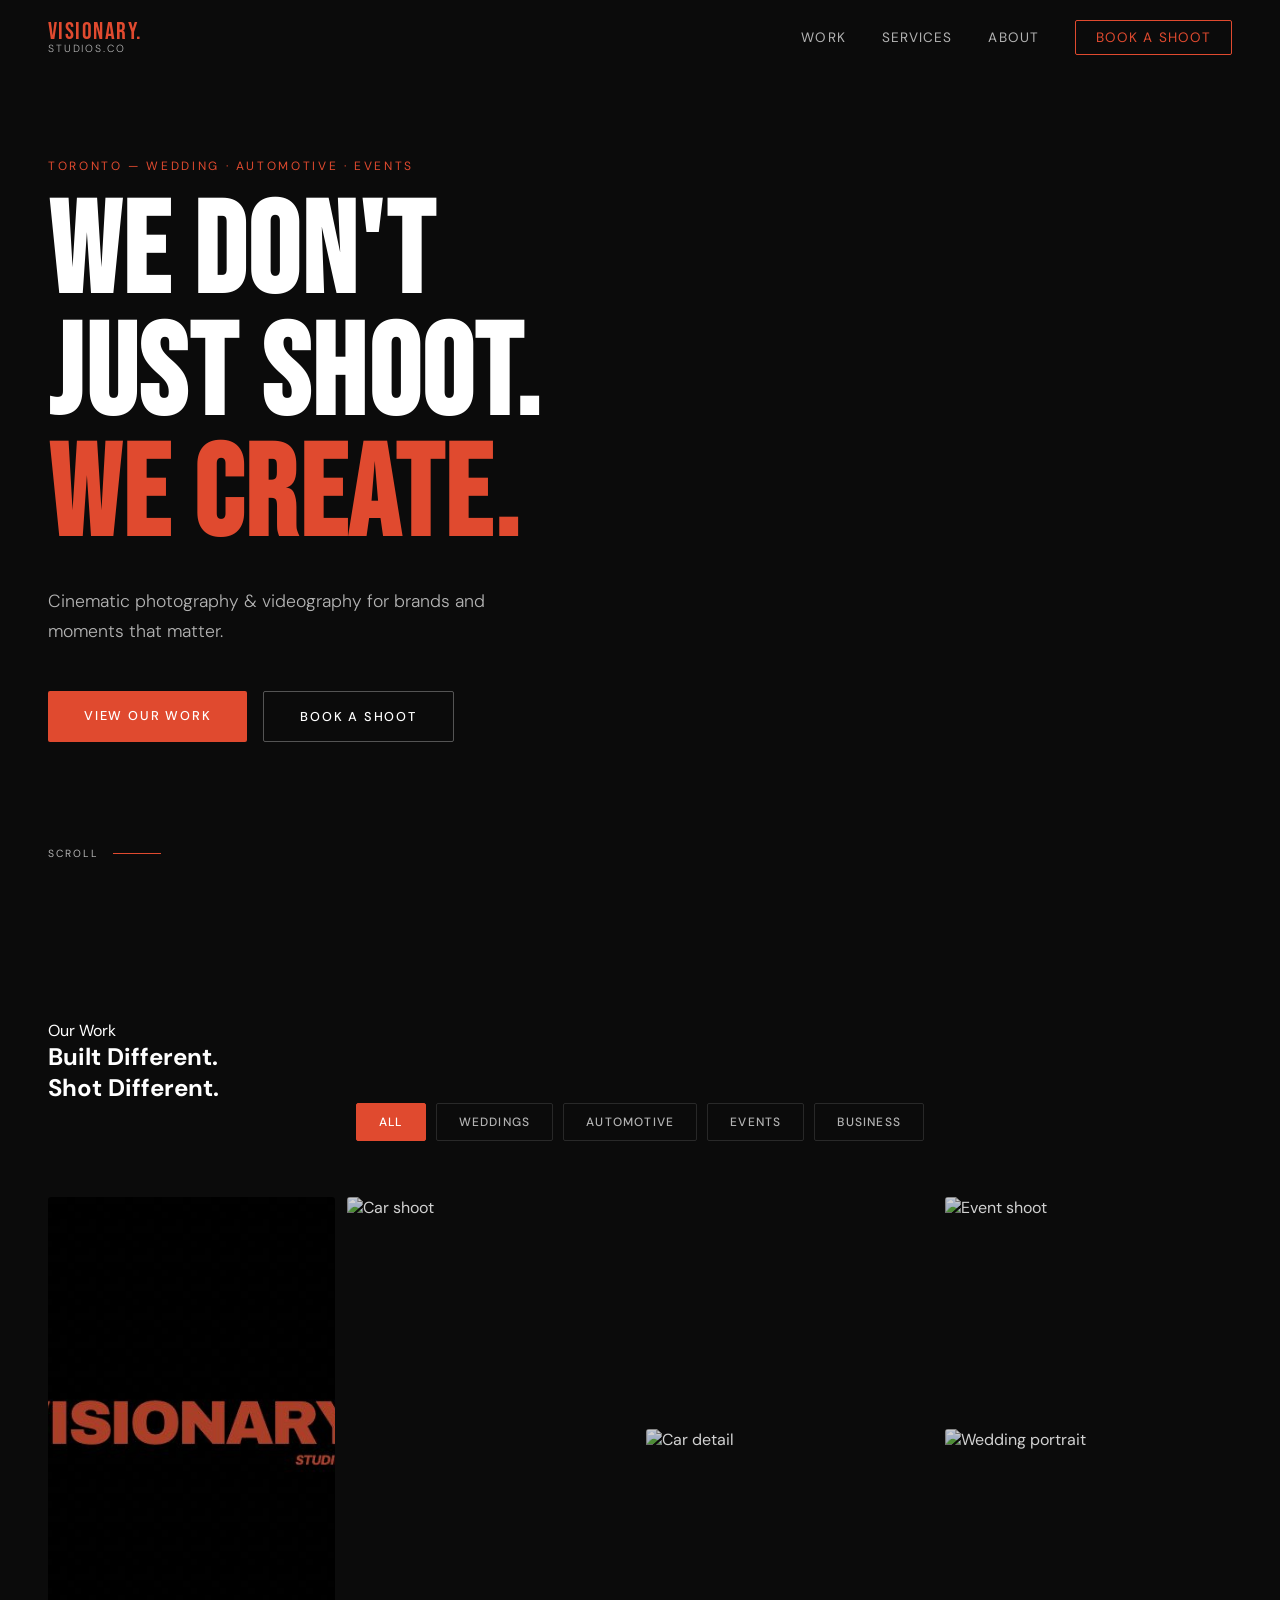
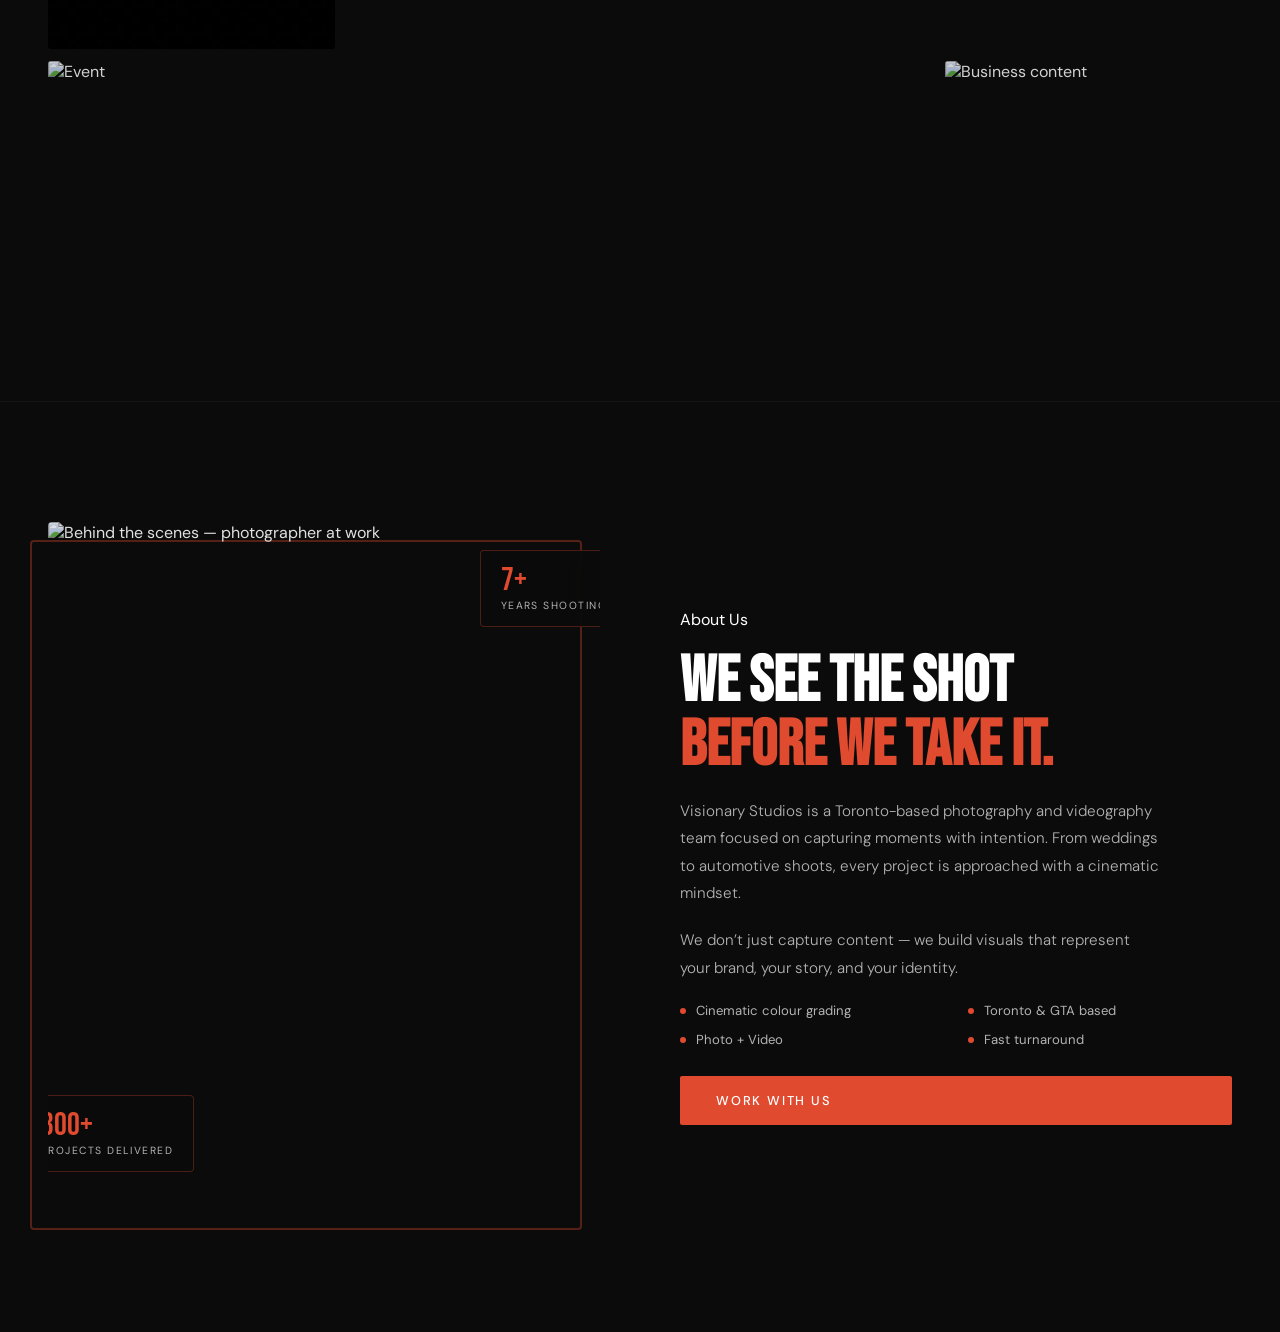
==== index.html @ 55884083 "Add files via upload" ====
<!DOCTYPE html>
<html lang="en">
<head>
  <meta charset="UTF-8" />
  <meta name="viewport" content="width=device-width, initial-scale=1.0"/>
  <title>Visionary Studios</title>
  <link rel="stylesheet" href="style.css" />
  <link rel="icon" type="image/png" href="Visionary Studios Logo.jpeg">

  <link href="https://fonts.googleapis.com/css2?family=Bebas+Neue&family=DM+Sans:wght@300;400;500&display=swap" rel="stylesheet"/>
</head>
<body>


<!-- ================= Navigation Bar ================= -->
  <nav class="navbar" id="navbar">
    <div class="nav-logo">
      VISIONARY.<span>STUDIOS.CO</span>
    </div>
    <ul class="nav-links">
      <li><a href="#work">Work</a></li>
      <li><a href="#services">Services</a></li>
      <li><a href="#about">About</a></li>
      <li><a href="#contact" class="nav-cta">Book a Shoot</a></li>
    </ul>
    <button class="hamburger" id="hamburger" aria-label="Toggle menu">
      <span></span><span></span><span></span>
    </button>
  </nav>
<!-- ================= Navigation Bar End ================= -->


  <!-- Mobile Menu -->
  <div class="mobile-menu" id="mobileMenu">
    <ul>
      <li><a href="#work" onclick="closeMenu()">Work</a></li>
      <li><a href="#services" onclick="closeMenu()">Services</a></li>
      <li><a href="#about" onclick="closeMenu()">About</a></li>
      <li><a href="#contact" onclick="closeMenu()">Book a Shoot</a></li>
    </ul>
  </div>

<!-- ================= Hero Section ================= -->
  <section class="hero" id="hero">

    <!-- Background video -->
    <video class="hero-video" autoplay muted loop playsinline>
      <!-- Replace src with your actual video file -->
      <source src="visionarystudioshero.mp4" type="video/mp4"/>
    </video>

    <!-- Overlay -->
    <div class="hero-overlay"></div>

    <!-- Content -->
    <div class="hero-content">
      <p class="hero-label">Toronto — Wedding · Automotive · Events</p>
      <h1 class="hero-title">
        We Don't<br/>Just Shoot.<br/><span>We Create.</span>
      </h1>
      <p class="hero-sub">Cinematic photography & videography for brands and moments that matter.</p>
      <div class="hero-buttons">
        <a href="#work" class="btn-primary">View Our Work</a>
        <a href="#contact" class="btn-secondary">Book a Shoot</a>
      </div>
    </div>

    <!-- Scroll indicator -->
    <div class="scroll-indicator">
      <span>Scroll</span>
      <div class="scroll-line"></div>
    </div>

  </section>
<!-- ================= End Hero Section ================= -->

<!-- ================= Portfolio Section ================= -->
<section class="portfolio" id="work">
  <div class="section-header">
    <p class="section-label">Our Work</p>
    <h2 class="section-title">Built Different.<br/><span>Shot Different.</span></h2>
  </div>

  <!-- Filter tabs -->
  <div class="portfolio-filters">
    <button class="filter-btn active" data-filter="all">All</button>
    <button class="filter-btn" data-filter="weddings">Weddings</button>
    <button class="filter-btn" data-filter="cars">Automotive</button>
    <button class="filter-btn" data-filter="events">Events</button>
    <button class="filter-btn" data-filter="business">Business</button>
  </div>

  <!-- Grid -->
  <div class="portfolio-grid" id="portfolioGrid">

    <div class="grid-item tall" data-category="weddings">
      <img src="Visionary Studios Logo.jpeg" alt="Wedding shoot"/>
      <div class="grid-overlay">
        <span class="grid-tag">Weddings</span>
        <p class="grid-title">Golden Hour Ceremony</p>
      </div>
    </div>

    <div class="grid-item wide" data-category="cars">
      <img src="https://images.unsplash.com/photo-1544636331-e26879cd4d9b?w=800&q=80" alt="Car shoot"/>
      <div class="grid-overlay">
        <span class="grid-tag">Automotive</span>
        <p class="grid-title">Midnight Drive</p>
      </div>
    </div>

    <div class="grid-item" data-category="events">
      <img src="https://images.unsplash.com/photo-1492684223066-81342ee5ff30?w=800&q=80" alt="Event shoot"/>
      <div class="grid-overlay">
        <span class="grid-tag">Events</span>
        <p class="grid-title">Grand Opening</p>
      </div>
    </div>

    <div class="grid-item video-card" data-category="business">
      <video autoplay muted loop playsinline>
        <source src="https://www.w3schools.com/html/mov_bbb.mp4" type="video/mp4"/>
      </video>
      <div class="grid-overlay">
        <span class="grid-tag video-tag">▶ Video · Business</span>
        <p class="grid-title">Brand Campaign</p>
      </div>
    </div>

    <div class="grid-item tall" data-category="cars">
      <img src="https://images.unsplash.com/photo-1617788138017-80ad40651399?w=800&q=80" alt="Car detail"/>
      <div class="grid-overlay">
        <span class="grid-tag">Automotive</span>
        <p class="grid-title">Detail Shots</p>
      </div>
    </div>

    <div class="grid-item" data-category="weddings">
      <img src="https://images.unsplash.com/photo-1606216794074-735e91aa2c92?w=800&q=80" alt="Wedding portrait"/>
      <div class="grid-overlay">
        <span class="grid-tag">Weddings</span>
        <p class="grid-title">First Look</p>
      </div>
    </div>

    <div class="grid-item wide" data-category="events">
      <img src="https://images.unsplash.com/photo-1540575467063-178a50c2df87?w=800&q=80" alt="Event"/>
      <div class="grid-overlay">
        <span class="grid-tag">Events</span>
        <p class="grid-title">Corporate Summit</p>
      </div>
    </div>

    <div class="grid-item" data-category="business">
      <img src="https://images.unsplash.com/photo-1556761175-5973dc0f32e7?w=800&q=80" alt="Business content"/>
      <div class="grid-overlay">
        <span class="grid-tag">Business</span>
        <p class="grid-title">Executive Portraits</p>
      </div>
    </div>

  </div>
</section>
<!-- ================= End Portfolio Section ================= -->

<!-- ================= About Section ================= -->
<section class="about" id="about">
  <div class="about-inner">

    <!-- Left: Image -->
    <div class="about-image-wrap">
      <div class="about-image-frame">
        <img
          src="https://images.unsplash.com/photo-1509395176047-4a66953fd231?w=900&q=80"
          alt="Behind the scenes — photographer at work"
        />

        <!-- Floating stats -->
        <div class="about-stat top-stat">
          <span class="stat-number">7+</span>
          <span class="stat-label">Years Shooting</span>
        </div>

        <div class="about-stat bottom-stat">
          <span class="stat-number">300+</span>
          <span class="stat-label">Projects Delivered</span>
        </div>
      </div>

      <div class="about-border-accent"></div>
    </div>

    <!-- Right: Content -->
    <div class="about-content">
      <p class="section-label">About Us</p>

      <h2 class="about-title">
        We See The Shot<br/><span>Before We Take It.</span>
      </h2>

      <p class="about-body">
        Visionary Studios is a Toronto-based photography and videography team focused on
        capturing moments with intention. From weddings to automotive shoots, every project
        is approached with a cinematic mindset.
      </p>

      <p class="about-body">
        We don’t just capture content — we build visuals that represent your brand,
        your story, and your identity.
      </p>

      <!-- Traits -->
      <div class="about-traits">
        <div class="trait"><span class="trait-dot"></span>Cinematic colour grading</div>
        <div class="trait"><span class="trait-dot"></span>Toronto & GTA based</div>
        <div class="trait"><span class="trait-dot"></span>Photo + Video</div>
        <div class="trait"><span class="trait-dot"></span>Fast turnaround</div>
      </div>

      <a href="#contact" class="btn-primary about-cta">Work With Us</a>
    </div>

  </div>
</section>
<!-- ================= End About Section ================= -->

 
<script src="script.js"></script>
</body>
</html>
---- style.css ----
/* === RESET & BASE === */
*, *::before, *::after {
  margin: 0;
  padding: 0;
  box-sizing: border-box;
}

:root {
  --black:       #0B0B0B;
  --dark:        #121212;
  --orange:      #E04A2F;
  --orange-hot:  #FF5533;
  --white:       #FFFFFF;
  --gray:        #B3B3B3;
  --beige:       #F5E9E2;
  --nav-height:  72px;
}

html {
  scroll-behavior: smooth;
}

body {
  background-color: var(--black);
  color: var(--white);
  font-family: 'DM Sans', sans-serif;
  overflow-x: hidden;
}


/* === NAVBAR === */
.navbar {
  position: fixed;
  top: 0;
  left: 0;
  width: 100%;
  z-index: 100;
  display: flex;
  align-items: center;
  justify-content: space-between;
  padding: 0 48px;
  height: var(--nav-height);
  transition: background 0.4s ease, backdrop-filter 0.4s ease, border-bottom 0.4s ease;
}

/* Transparent at top, frosted on scroll */
.navbar.scrolled {
  background: rgba(11, 11, 11, 0.88);
  backdrop-filter: blur(14px);
  -webkit-backdrop-filter: blur(14px);
  border-bottom: 1px solid rgba(224, 74, 47, 0.15);
}

/* Logo */
.nav-logo {
  font-family: 'Bebas Neue', sans-serif;
  font-size: 1.5rem;
  letter-spacing: 0.06em;
  color: var(--orange);
  text-decoration: none;
  cursor: pointer;
  user-select: none;
}

.nav-logo span {
  font-size: 0.65rem;
  display: block;
  letter-spacing: 0.18em;
  color: var(--gray);
  margin-top: -4px;
  font-family: 'DM Sans', sans-serif;
  font-weight: 300;
}

/* Nav links */
.nav-links {
  display: flex;
  align-items: center;
  gap: 36px;
  list-style: none;
}

.nav-links a {
  color: var(--gray);
  text-decoration: none;
  font-size: 0.85rem;
  font-weight: 400;
  letter-spacing: 0.08em;
  text-transform: uppercase;
  transition: color 0.25s ease;
  position: relative;
}

.nav-links a::after {
  content: '';
  position: absolute;
  bottom: -4px;
  left: 0;
  width: 0;
  height: 1px;
  background: var(--orange);
  transition: width 0.3s ease;
}

.nav-links a:hover {
  color: var(--white);
}

.nav-links a:hover::after {
  width: 100%;
}

/* CTA button in nav */
.nav-links .nav-cta {
  color: var(--orange);
  border: 1px solid var(--orange);
  padding: 8px 20px;
  border-radius: 2px;
  transition: background 0.25s ease, color 0.25s ease;
}

.nav-links .nav-cta::after {
  display: none;
}

.nav-links .nav-cta:hover {
  background: var(--orange);
  color: var(--white);
}

/* Hamburger (mobile) */
.hamburger {
  display: none;
  flex-direction: column;
  gap: 5px;
  background: none;
  border: none;
  cursor: pointer;
  padding: 4px;
  z-index: 110;
}

.hamburger span {
  display: block;
  width: 24px;
  height: 2px;
  background: var(--white);
  transition: all 0.3s ease;
  transform-origin: center;
}

.hamburger.open span:nth-child(1) { transform: translateY(7px) rotate(45deg); }
.hamburger.open span:nth-child(2) { opacity: 0; }
.hamburger.open span:nth-child(3) { transform: translateY(-7px) rotate(-45deg); }

/* Mobile menu */
.mobile-menu {
  position: fixed;
  top: 0;
  right: -100%;
  width: 75%;
  max-width: 320px;
  height: 100vh;
  background: var(--dark);
  z-index: 99;
  display: flex;
  align-items: center;
  justify-content: center;
  transition: right 0.4s cubic-bezier(0.77, 0, 0.18, 1);
  border-left: 1px solid rgba(224, 74, 47, 0.2);
}

.mobile-menu.open {
  right: 0;
}

.mobile-menu ul {
  list-style: none;
  display: flex;
  flex-direction: column;
  gap: 32px;
  text-align: center;
}

.mobile-menu a {
  font-family: 'Bebas Neue', sans-serif;
  font-size: 2rem;
  color: var(--white);
  text-decoration: none;
  letter-spacing: 0.1em;
  transition: color 0.2s ease;
}

.mobile-menu a:hover {
  color: var(--orange);
}

/* === HERO === */
.hero {
  position: relative;
  width: 100%;
  height: 100vh;
  min-height: 600px;
  display: flex;
  align-items: center;
  overflow: hidden;
}

/* Background video */
.hero-video {
  position: absolute;
  inset: 0;
  width: 100%;
  height: 100%;
  object-fit: cover;
  z-index: 0;
  filter: brightness(0.55) saturate(0.9);
}

/* Dark gradient overlay — heavier at bottom for text legibility */
.hero-overlay {
  position: absolute;
  inset: 0;
  z-index: 1;
  background:
    linear-gradient(
      to bottom,
      rgba(11,11,11, 0.35) 0%,
      rgba(11,11,11, 0.15) 40%,
      rgba(11,11,11, 0.65) 80%,
      rgba(11,11,11, 0.95) 100%
    );
}

/* Hero content */
.hero-content {
  position: relative;
  z-index: 2;
  padding: 0 48px;
  max-width: 860px;
  animation: heroFadeUp 1.1s cubic-bezier(0.16, 1, 0.3, 1) both;
  animation-delay: 0.2s;
}

@keyframes heroFadeUp {
  from {
    opacity: 0;
    transform: translateY(40px);
  }
  to {
    opacity: 1;
    transform: translateY(0);
  }
}

/* Label above headline */
.hero-label {
  font-size: 0.75rem;
  letter-spacing: 0.22em;
  text-transform: uppercase;
  color: var(--orange);
  margin-bottom: 20px;
  font-weight: 400;
  opacity: 0;
  animation: heroFadeUp 1s ease both;
  animation-delay: 0.5s;
}

/* Main headline */
.hero-title {
  font-family: 'Bebas Neue', sans-serif;
  font-size: clamp(4rem, 10vw, 9rem);
  line-height: 0.95;
  letter-spacing: 0.02em;
  color: var(--white);
  margin-bottom: 28px;
  opacity: 0;
  animation: heroFadeUp 1s ease both;
  animation-delay: 0.65s;
}

.hero-title span {
  color: var(--orange);
  display: inline-block;
}

/* Sub text */
.hero-sub {
  font-size: clamp(0.9rem, 1.5vw, 1.1rem);
  color: var(--gray);
  max-width: 480px;
  line-height: 1.7;
  margin-bottom: 44px;
  font-weight: 300;
  opacity: 0;
  animation: heroFadeUp 1s ease both;
  animation-delay: 0.8s;
}

/* Buttons */
.hero-buttons {
  display: flex;
  gap: 16px;
  flex-wrap: wrap;
  opacity: 0;
  animation: heroFadeUp 1s ease both;
  animation-delay: 0.95s;
}

.btn-primary {
  display: inline-block;
  background: var(--orange);
  color: var(--white);
  text-decoration: none;
  font-size: 0.8rem;
  font-weight: 500;
  letter-spacing: 0.14em;
  text-transform: uppercase;
  padding: 16px 36px;
  border-radius: 2px;
  transition: background 0.25s ease, transform 0.2s ease;
}

.btn-primary:hover {
  background: var(--orange-hot);
  transform: translateY(-2px);
}

.btn-secondary {
  display: inline-block;
  background: transparent;
  color: var(--white);
  text-decoration: none;
  font-size: 0.8rem;
  font-weight: 500;
  letter-spacing: 0.14em;
  text-transform: uppercase;
  padding: 16px 36px;
  border-radius: 2px;
  border: 1px solid rgba(255,255,255,0.3);
  transition: border-color 0.25s ease, color 0.25s ease, transform 0.2s ease;
}

.btn-secondary:hover {
  border-color: var(--orange);
  color: var(--orange);
  transform: translateY(-2px);
}

/* Scroll indicator */
.scroll-indicator {
  position: absolute;
  bottom: 40px;
  left: 48px;
  z-index: 2;
  display: flex;
  align-items: center;
  gap: 14px;
  opacity: 0;
  animation: heroFadeUp 1s ease both;
  animation-delay: 1.2s;
}

.scroll-indicator span {
  font-size: 0.65rem;
  letter-spacing: 0.2em;
  text-transform: uppercase;
  color: var(--gray);
}

.scroll-line {
  width: 48px;
  height: 1px;
  background: var(--orange);
  position: relative;
  overflow: hidden;
}

.scroll-line::after {
  content: '';
  position: absolute;
  top: 0;
  left: -100%;
  width: 100%;
  height: 100%;
  background: var(--white);
  animation: scrollPulse 2s ease-in-out infinite;
  animation-delay: 1.5s;
}

@keyframes scrollPulse {
  0%   { left: -100%; }
  50%  { left: 0%; }
  100% { left: 100%; }
}

/* === RESPONSIVE === */
@media (max-width: 768px) {
  .navbar {
    padding: 0 24px;
  }

  .nav-links {
    display: none;
  }

  .hamburger {
    display: flex;
  }

  .hero-content {
    padding: 0 24px;
  }

  .scroll-indicator {
    left: 24px;
  }
}

@media (max-width: 480px) {
  .hero-buttons {
    flex-direction: column;
  }

  .btn-primary,
  .btn-secondary {
    text-align: center;
  }
}

/* === Portfolio === */
.portfolio {
  background: var(--black);
  padding: 120px 48px;
}

/* Filter buttons */
.portfolio-filters {
  display: flex;
  justify-content: center;
  gap: 10px;
  flex-wrap: wrap;
  margin-bottom: 56px;
}

.filter-btn {
  background: transparent;
  border: 1px solid rgba(255,255,255,0.12);
  color: var(--gray);
  font-family: 'DM Sans', sans-serif;
  font-size: 0.75rem;
  font-weight: 500;
  letter-spacing: 0.1em;
  text-transform: uppercase;
  padding: 10px 22px;
  border-radius: 2px;
  cursor: pointer;
  transition: all 0.25s ease;
}

.filter-btn:hover {
  border-color: var(--orange);
  color: var(--white);
}

.filter-btn.active {
  background: var(--orange);
  border-color: var(--orange);
  color: var(--white);
}

/* Grid */
.portfolio-grid {
  display: grid;
  grid-template-columns: repeat(4, 1fr);
  grid-auto-rows: 220px;
  gap: 12px;
  max-width: 1400px;
  margin: 0 auto;
}

/* Layout modifiers */
.grid-item.tall  { grid-row: span 2; }
.grid-item.wide  { grid-column: span 2; }

/* Grid item */
.grid-item {
  position: relative;
  overflow: hidden;
  border-radius: 3px;
  cursor: pointer;
  opacity: 0;
  transform: translateY(24px);
  transition: opacity 0.6s ease, transform 0.6s ease;
}

.grid-item.visible {
  opacity: 1;
  transform: translateY(0);
}

/* Stagger animation */
.grid-item:nth-child(2) { transition-delay: 0.08s; }
.grid-item:nth-child(3) { transition-delay: 0.16s; }
.grid-item:nth-child(4) { transition-delay: 0.24s; }
.grid-item:nth-child(5) { transition-delay: 0.32s; }
.grid-item:nth-child(6) { transition-delay: 0.40s; }
.grid-item:nth-child(7) { transition-delay: 0.48s; }
.grid-item:nth-child(8) { transition-delay: 0.56s; }

/* Media */
.grid-item img,
.grid-item video {
  width: 100%;
  height: 100%;
  object-fit: cover;
  display: block;
  transition: transform 0.6s cubic-bezier(0.25, 0.46, 0.45, 0.94);
  filter: brightness(0.82) saturate(0.9);
}

.grid-item:hover img,
.grid-item:hover video {
  transform: scale(1.06);
  filter: brightness(0.65) saturate(1.1);
}

/* Overlay */
.grid-overlay {
  position: absolute;
  inset: 0;
  display: flex;
  flex-direction: column;
  justify-content: flex-end;
  padding: 20px;
  background: linear-gradient(to top, rgba(0,0,0,0.72) 0%, transparent 55%);
  opacity: 0;
  transition: opacity 0.35s ease;
}

.grid-item:hover .grid-overlay {
  opacity: 1;
}

.grid-tag {
  font-size: 0.65rem;
  letter-spacing: 0.2em;
  text-transform: uppercase;
  color: var(--orange);
  margin-bottom: 6px;
}

.video-tag {
  color: #FF5533;
}

.grid-title {
  font-family: 'Bebas Neue', sans-serif;
  font-size: 1.4rem;
  letter-spacing: 0.05em;
  color: var(--white);
  line-height: 1;
}

/* Filter animation override */
.grid-item {
  transition: opacity 0.4s ease, transform 0.4s ease;
}

/* === About Section === */
.about {
  background: var(--black);
  padding: 120px 48px;
  border-top: 1px solid rgba(255,255,255,0.04);
}

.about-inner {
  display: grid;
  grid-template-columns: 1fr 1fr;
  gap: 80px;
  align-items: center;
  max-width: 1200px;
  margin: 0 auto;
}

/* Image side */
.about-image-wrap {
  position: relative;
  opacity: 0;
  transform: translateX(-32px);
  transition: opacity 0.8s ease, transform 0.8s ease;
}

.about-image-wrap.visible {
  opacity: 1;
  transform: translateX(0);
}

.about-image-frame {
  position: relative;
  border-radius: 4px;
  overflow: hidden;
  aspect-ratio: 4 / 5;
}

.about-image-frame img {
  width: 100%;
  height: 100%;
  object-fit: cover;
  display: block;
  filter: brightness(0.88) saturate(0.85);
  transition: transform 0.8s ease, filter 0.8s ease;
}

.about-image-wrap:hover .about-image-frame img {
  transform: scale(1.03);
  filter: brightness(0.78) saturate(1);
}

/* Orange border accent */
.about-border-accent {
  position: absolute;
  top: 18px;
  left: -18px;
  width: 100%;
  height: 100%;
  border: 2px solid var(--orange);
  border-radius: 4px;
  z-index: -1;
  opacity: 0.35;
}

/* Floating stats */
.about-stat {
  position: absolute;
  background: rgba(11, 11, 11, 0.92);
  backdrop-filter: blur(10px);
  border: 1px solid rgba(224, 74, 47, 0.3);
  border-radius: 4px;
  padding: 14px 20px;
  display: flex;
  flex-direction: column;
  gap: 2px;
  z-index: 2;
}

.top-stat {
  top: 28px;
  right: -28px;
}

.bottom-stat {
  bottom: 40px;
  left: -28px;
}

.stat-number {
  font-family: 'Bebas Neue', sans-serif;
  font-size: 2rem;
  color: var(--orange);
  line-height: 1;
}

.stat-label {
  font-size: 0.65rem;
  letter-spacing: 0.14em;
  text-transform: uppercase;
  color: var(--gray);
}

/* Content side */
.about-content {
  display: flex;
  flex-direction: column;
  gap: 20px;
  opacity: 0;
  transform: translateX(32px);
  transition: opacity 0.8s ease 0.2s, transform 0.8s ease 0.2s;
}

.about-content.visible {
  opacity: 1;
  transform: translateX(0);
}

.about-title {
  font-family: 'Bebas Neue', sans-serif;
  font-size: clamp(2.6rem, 5vw, 4.5rem);
  line-height: 1;
  color: var(--white);
}

.about-title span {
  color: var(--orange);
}

.about-body {
  font-size: 0.95rem;
  color: var(--gray);
  line-height: 1.8;
  font-weight: 300;
  max-width: 480px;
}

/* Traits */
.about-traits {
  display: grid;
  grid-template-columns: 1fr 1fr;
  gap: 12px 24px;
}

.trait {
  display: flex;
  align-items: center;
  gap: 10px;
  font-size: 0.82rem;
  color: var(--gray);
  opacity: 0;
  transform: translateY(12px);
  transition: opacity 0.5s ease, transform 0.5s ease;
}

.trait.visible {
  opacity: 1;
  transform: translateY(0);
}

.trait-dot {
  width: 6px;
  height: 6px;
  background: var(--orange);
  border-radius: 50%;
}

.about-cta {
  margin-top: 8px;
}

/* Responsive */
@media (max-width: 900px) {
  .about-inner {
    grid-template-columns: 1fr;
    gap: 56px;
  }

  .about-image-wrap {
    max-width: 500px;
    margin: 0 auto;
  }

  .top-stat { right: 0; }
  .bottom-stat { left: 0; }

  .about-content {
    transform: translateY(24px);
  }

  .about-content.visible {
    transform: translateY(0);
  }
}

@media (max-width: 768px) {
  .about {
    padding: 80px 24px;
  }

  .about-traits {
    grid-template-columns: 1fr;
  }
}
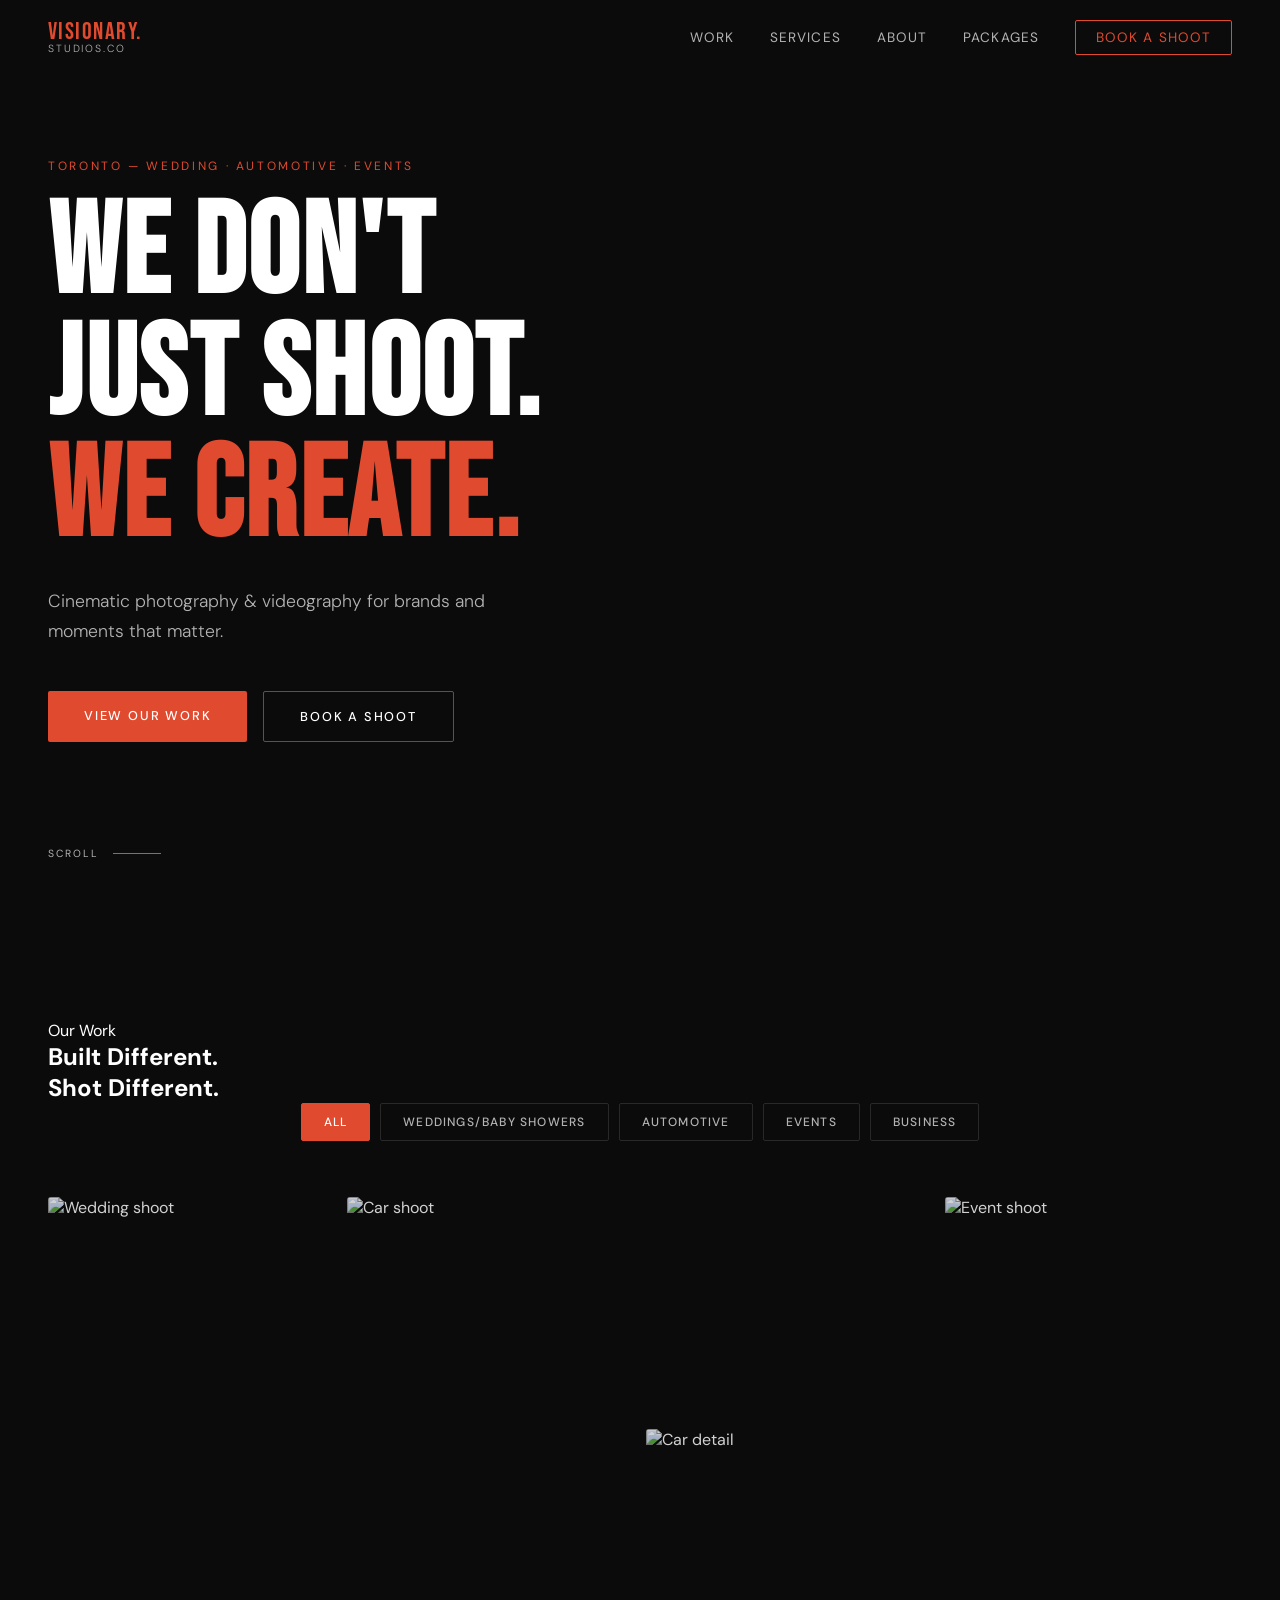
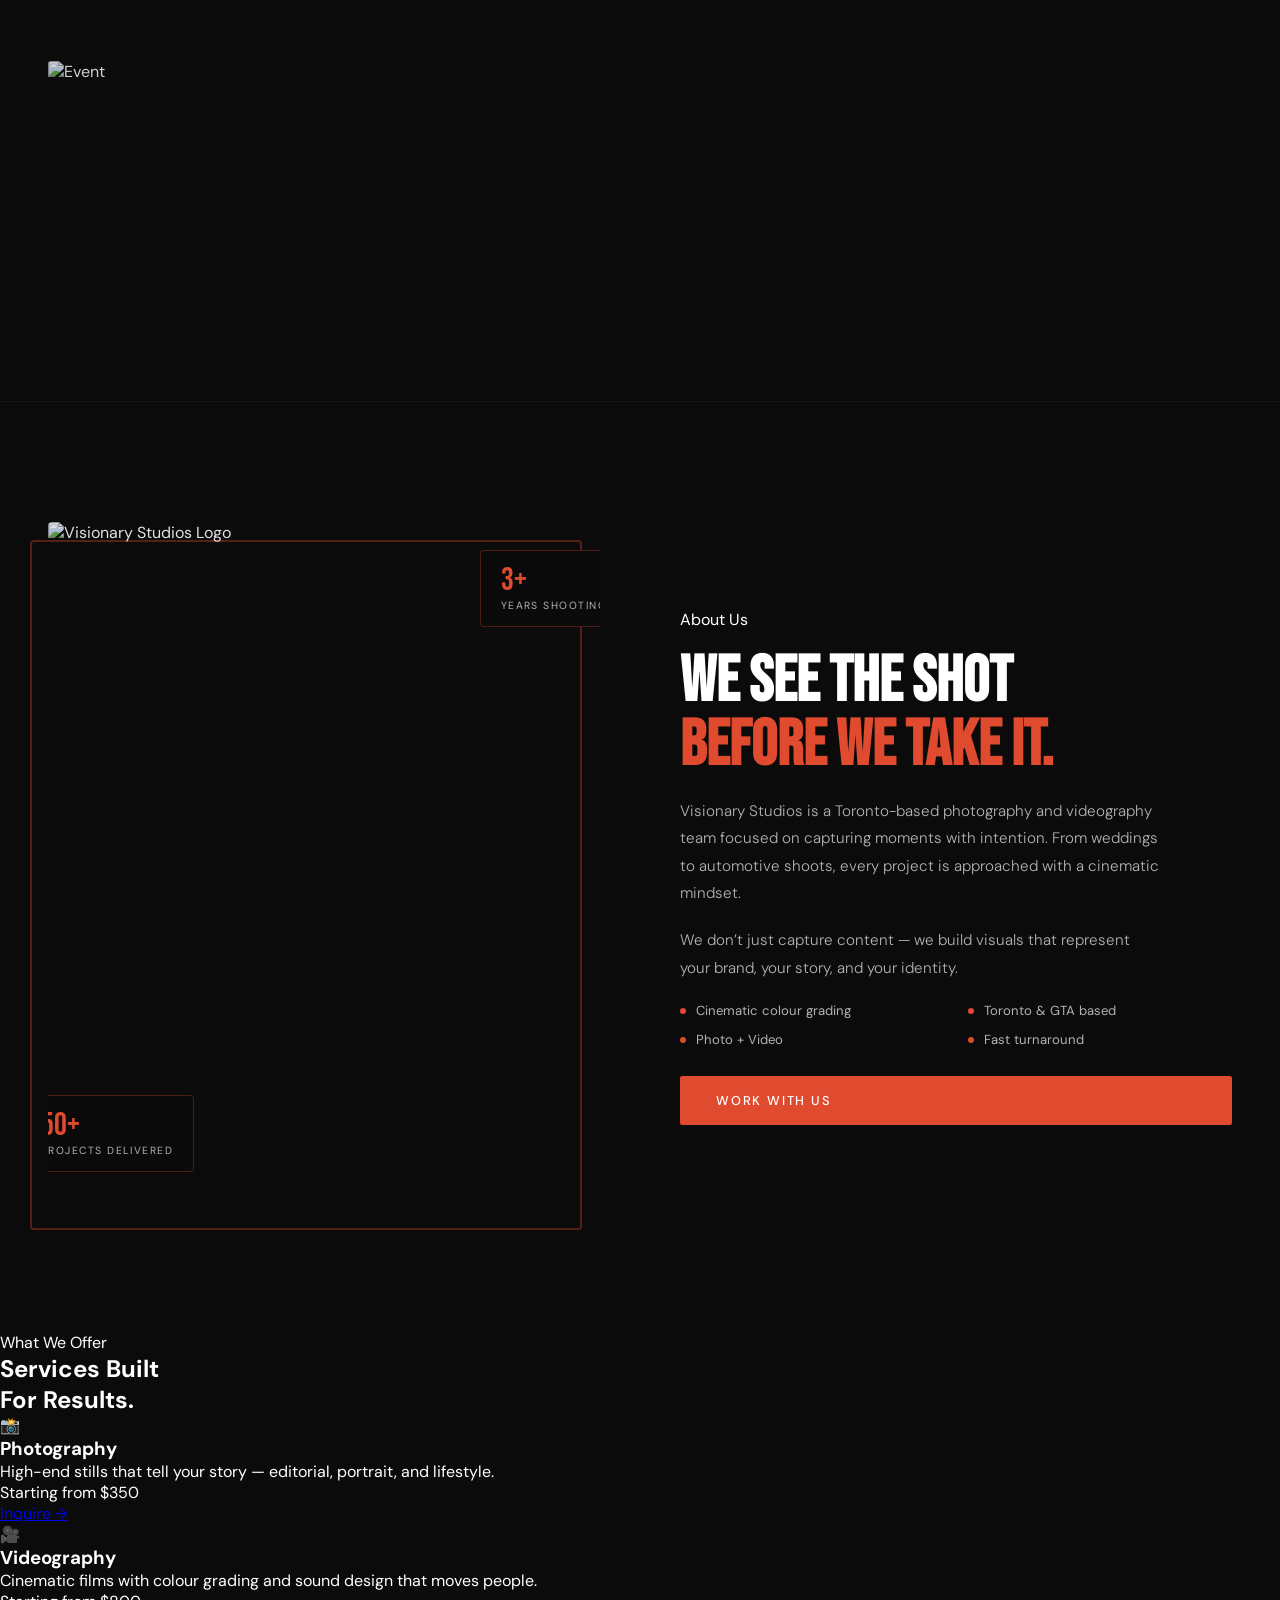
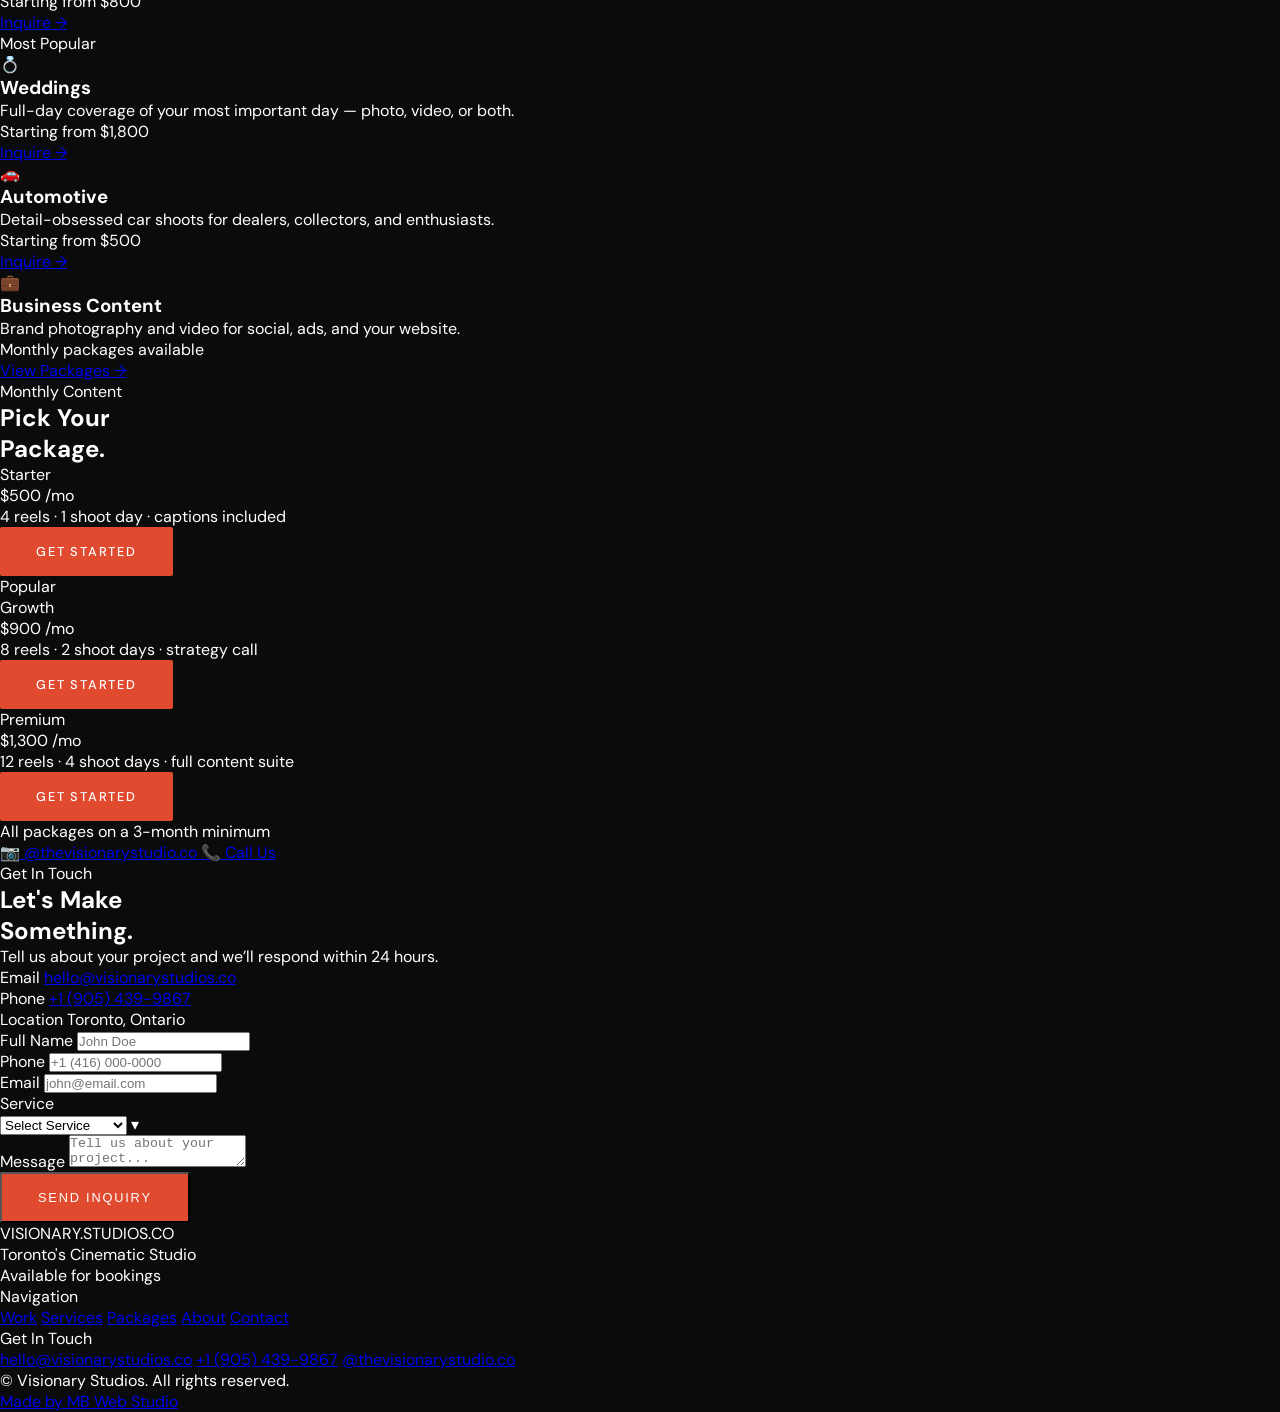
==== commit 6799d06a: "Refactor index.html structure and content" ====
--- a/index.html
+++ b/index.html
@@ -5,7 +5,7 @@
   <meta name="viewport" content="width=device-width, initial-scale=1.0"/>
   <title>Visionary Studios</title>
   <link rel="stylesheet" href="style.css" />
-  <link rel="icon" type="image/png" href="Visionary Studios Logo.jpeg">
+  <link rel="icon" type="image/png" href="logo.jpeg"/>
 
   <link href="https://fonts.googleapis.com/css2?family=Bebas+Neue&family=DM+Sans:wght@300;400;500&display=swap" rel="stylesheet"/>
 </head>
@@ -21,6 +21,7 @@
       <li><a href="#work">Work</a></li>
       <li><a href="#services">Services</a></li>
       <li><a href="#about">About</a></li>
+      <li><a href="#packages">Packages</a></li>
       <li><a href="#contact" class="nav-cta">Book a Shoot</a></li>
     </ul>
     <button class="hamburger" id="hamburger" aria-label="Toggle menu">
@@ -75,6 +76,7 @@
 <!-- ================= End Hero Section ================= -->
 
 <!-- ================= Portfolio Section ================= -->
+<!-- ─── WORK / PORTFOLIO ─── -->
 <section class="portfolio" id="work">
   <div class="section-header">
     <p class="section-label">Our Work</p>
@@ -84,7 +86,7 @@
   <!-- Filter tabs -->
   <div class="portfolio-filters">
     <button class="filter-btn active" data-filter="all">All</button>
-    <button class="filter-btn" data-filter="weddings">Weddings</button>
+    <button class="filter-btn" data-filter="weddings">Weddings/Baby Showers</button>
     <button class="filter-btn" data-filter="cars">Automotive</button>
     <button class="filter-btn" data-filter="events">Events</button>
     <button class="filter-btn" data-filter="business">Business</button>
@@ -93,14 +95,16 @@
   <!-- Grid -->
   <div class="portfolio-grid" id="portfolioGrid">
 
+    <!-- Item 1 -->
     <div class="grid-item tall" data-category="weddings">
-      <img src="Visionary Studios Logo.jpeg" alt="Wedding shoot"/>
+      <img src="https://images.unsplash.com/photo-1519741497674-611481863552?w=800&q=80" alt="Wedding shoot"/>
       <div class="grid-overlay">
         <span class="grid-tag">Weddings</span>
         <p class="grid-title">Golden Hour Ceremony</p>
       </div>
     </div>
 
+    <!-- Item 2 -->
     <div class="grid-item wide" data-category="cars">
       <img src="https://images.unsplash.com/photo-1544636331-e26879cd4d9b?w=800&q=80" alt="Car shoot"/>
       <div class="grid-overlay">
@@ -109,6 +113,7 @@
       </div>
     </div>
 
+    <!-- Item 3 -->
     <div class="grid-item" data-category="events">
       <img src="https://images.unsplash.com/photo-1492684223066-81342ee5ff30?w=800&q=80" alt="Event shoot"/>
       <div class="grid-overlay">
@@ -117,9 +122,10 @@
       </div>
     </div>
 
+    <!-- Item 4 (Video) -->
     <div class="grid-item video-card" data-category="business">
       <video autoplay muted loop playsinline>
-        <source src="https://www.w3schools.com/html/mov_bbb.mp4" type="video/mp4"/>
+        <source src="visionarystudioshero.mp4" type="video/mp4"/>
       </video>
       <div class="grid-overlay">
         <span class="grid-tag video-tag">▶ Video · Business</span>
@@ -127,6 +133,7 @@
       </div>
     </div>
 
+    <!-- Item 5 -->
     <div class="grid-item tall" data-category="cars">
       <img src="https://images.unsplash.com/photo-1617788138017-80ad40651399?w=800&q=80" alt="Car detail"/>
       <div class="grid-overlay">
@@ -135,14 +142,18 @@
       </div>
     </div>
 
+    <!-- Item 6 -->
     <div class="grid-item" data-category="weddings">
-      <img src="https://images.unsplash.com/photo-1606216794074-735e91aa2c92?w=800&q=80" alt="Wedding portrait"/>
-      <div class="grid-overlay">
-        <span class="grid-tag">Weddings</span>
+      <video autoplay muted loop playsinline>
+        <source src="Babyshower.mp4" type="video/mp4"/>
+      </video>
+      <div class="grid-overlay">
+        <span class="grid-tag">Baby Showers</span>
         <p class="grid-title">First Look</p>
       </div>
     </div>
 
+    <!-- Item 7 -->
     <div class="grid-item wide" data-category="events">
       <img src="https://images.unsplash.com/photo-1540575467063-178a50c2df87?w=800&q=80" alt="Event"/>
       <div class="grid-overlay">
@@ -151,16 +162,20 @@
       </div>
     </div>
 
+    <!-- Item 8 -->
     <div class="grid-item" data-category="business">
-      <img src="https://images.unsplash.com/photo-1556761175-5973dc0f32e7?w=800&q=80" alt="Business content"/>
+      <video autoplay muted loop playsinline>
+        <source src="restaurant.mp4" type="video/mp4"/>
+      </video>
       <div class="grid-overlay">
         <span class="grid-tag">Business</span>
-        <p class="grid-title">Executive Portraits</p>
+        <p class="grid-title">Restaurant Commercials</p>
       </div>
     </div>
 
   </div>
 </section>
+
 <!-- ================= End Portfolio Section ================= -->
 
 <!-- ================= About Section ================= -->
@@ -171,18 +186,18 @@
     <div class="about-image-wrap">
       <div class="about-image-frame">
         <img
-          src="https://images.unsplash.com/photo-1509395176047-4a66953fd231?w=900&q=80"
-          alt="Behind the scenes — photographer at work"
+          src="logo.jpeg"
+          alt="Visionary Studios Logo"
         />
 
         <!-- Floating stats -->
         <div class="about-stat top-stat">
-          <span class="stat-number">7+</span>
+          <span class="stat-number">3+</span>
           <span class="stat-label">Years Shooting</span>
         </div>
 
         <div class="about-stat bottom-stat">
-          <span class="stat-number">300+</span>
+          <span class="stat-number">50+</span>
           <span class="stat-label">Projects Delivered</span>
         </div>
       </div>
@@ -224,7 +239,285 @@
 </section>
 <!-- ================= End About Section ================= -->
 
- 
+<!-- ================= Services Section ================= -->
+<section class="services" id="services">
+  <div class="section-header">
+    <p class="section-label">What We Offer</p>
+    <h2 class="section-title">Services Built<br/><span>For Results.</span></h2>
+  </div>
+
+  <div class="services-grid">
+
+    <!-- Photography -->
+    <div class="service-card">
+      <div class="service-icon">📸</div>
+      <h3 class="service-name">Photography</h3>
+      <p class="service-desc">
+        High-end stills that tell your story — editorial, portrait, and lifestyle.
+      </p>
+      <p class="service-price">Starting from $350</p>
+      <a href="#contact" class="service-link">Inquire →</a>
+    </div>
+
+    <!-- Videography -->
+    <div class="service-card">
+      <div class="service-icon">🎥</div>
+      <h3 class="service-name">Videography</h3>
+      <p class="service-desc">
+        Cinematic films with colour grading and sound design that moves people.
+      </p>
+      <p class="service-price">Starting from $800</p>
+      <a href="#contact" class="service-link">Inquire →</a>
+    </div>
+
+    <!-- Weddings (Featured) -->
+    <div class="service-card featured">
+      <div class="service-badge">Most Popular</div>
+      <div class="service-icon">💍</div>
+      <h3 class="service-name">Weddings</h3>
+      <p class="service-desc">
+        Full-day coverage of your most important day — photo, video, or both.
+      </p>
+      <p class="service-price">Starting from $1,800</p>
+      <a href="#contact" class="service-link">Inquire →</a>
+    </div>
+
+    <!-- Automotive -->
+    <div class="service-card">
+      <div class="service-icon">🚗</div>
+      <h3 class="service-name">Automotive</h3>
+      <p class="service-desc">
+        Detail-obsessed car shoots for dealers, collectors, and enthusiasts.
+      </p>
+      <p class="service-price">Starting from $500</p>
+      <a href="#contact" class="service-link">Inquire →</a>
+    </div>
+
+    <!-- Business Content -->
+    <div class="service-card">
+      <div class="service-icon">💼</div>
+      <h3 class="service-name">Business Content</h3>
+      <p class="service-desc">
+        Brand photography and video for social, ads, and your website.
+      </p>
+      <p class="service-price">Monthly packages available</p>
+      <a href="#packages" class="service-link">View Packages →</a>
+    </div>
+
+  </div>
+</section>
+<!-- ================= End Services Section ================= -->
+
+<!-- ================= Packages Section ================= -->
+<section class="packages" id="packages">
+  <div class="section-header">
+    <p class="section-label">Monthly Content</p>
+    <h2 class="section-title">Pick Your<br/><span>Package.</span></h2>
+  </div>
+
+  <div class="packages-grid">
+
+    <!-- Starter -->
+    <div class="package-card reveal">
+      <div class="package-tier">Starter</div>
+      <div class="package-price">
+        <span class="price-amount">$500</span>
+        <span class="price-period">/mo</span>
+      </div>
+      <p class="package-details">4 reels · 1 shoot day · captions included</p>
+      <a href="#contact" class="btn-primary package-btn">Get Started</a>
+    </div>
+
+    <!-- Growth -->
+    <div class="package-card package-featured reveal">
+      <div class="package-badge">Popular</div>
+      <div class="package-tier">Growth</div>
+      <div class="package-price">
+        <span class="price-amount">$900</span>
+        <span class="price-period">/mo</span>
+      </div>
+      <p class="package-details">8 reels · 2 shoot days · strategy call</p>
+      <a href="#contact" class="btn-primary package-btn">Get Started</a>
+    </div>
+
+    <!-- Premium -->
+    <div class="package-card reveal">
+      <div class="package-tier">Premium</div>
+      <div class="package-price">
+        <span class="price-amount">$1,300</span>
+        <span class="price-period">/mo</span>
+      </div>
+      <p class="package-details">12 reels · 4 shoot days · full content suite</p>
+      <a href="#contact" class="btn-primary package-btn">Get Started</a>
+    </div>
+
+  </div>
+
+  <p class="packages-note">All packages on a 3-month minimum</p>
+</section>
+<!-- ================= End Packages Section ================= -->
+
+<!-- ================= Contact Section ================= -->
+<section class="contact" id="contact">
+
+  <!-- Quick actions -->
+  <div class="contact-quick">
+    <a href="https://www.instagram.com/thevisionarystudio.co?utm_source=ig_web_button_share_sheet&igsh=ZDNlZDc0MzIxNw==" target="_blank" class="quick-btn insta-btn">
+      📷 <span>@thevisionarystudio.co</span>
+    </a>
+
+    <a href="tel:+19054399867" class="quick-btn call-btn">
+      📞 <span>Call Us</span>
+    </a>
+  </div>
+
+  <div class="contact-inner">
+
+    <!-- LEFT SIDE -->
+    <div class="contact-left reveal">
+      <p class="section-label">Get In Touch</p>
+
+      <h2 class="contact-title">
+        Let's Make<br/><span>Something.</span>
+      </h2>
+
+      <p class="contact-sub">
+        Tell us about your project and we’ll respond within 24 hours.
+      </p>
+
+      <div class="contact-detail">
+        <span class="contact-detail-label">Email</span>
+        <a class="contact-detail-value" href="mailto:hello@visionarystudios.co">
+          hello@visionarystudios.co
+        </a>
+      </div>
+
+      <div class="contact-detail">
+        <span class="contact-detail-label">Phone</span>
+        <a class="contact-detail-value" href="tel:+19054399867">
+          +1 (905) 439-9867
+        </a>
+      </div>
+
+      <div class="contact-detail">
+        <span class="contact-detail-label">Location</span>
+        <span class="contact-detail-value">Toronto, Ontario</span>
+      </div>
+    </div>
+
+    <!-- RIGHT SIDE -->
+    <div class="contact-right reveal">
+
+      <form class="contact-form">
+
+        <div class="form-row">
+          <div class="form-group">
+            <label>Full Name</label>
+            <input type="text" placeholder="John Doe" required>
+          </div>
+
+          <div class="form-group">
+            <label>Phone</label>
+            <input type="tel" placeholder="+1 (416) 000-0000">
+          </div>
+        </div>
+
+        <div class="form-group">
+          <label>Email</label>
+          <input type="email" placeholder="john@email.com" required>
+        </div>
+
+        <div class="form-group">
+          <label>Service</label>
+          <div class="select-wrap">
+            <select required>
+              <option value="">Select Service</option>
+              <option>Photography</option>
+              <option>Videography</option>
+              <option>Weddings</option>
+              <option>Automotive</option>
+              <option>Business Content</option>
+            </select>
+            <span class="select-arrow">▾</span>
+          </div>
+        </div>
+
+        <div class="form-group">
+          <label>Message</label>
+          <textarea placeholder="Tell us about your project..."></textarea>
+        </div>
+
+        <button class="btn-primary form-submit">
+          Send Inquiry
+        </button>
+
+      </form>
+
+    </div>
+
+  </div>
+</section>     
+<!-- ================= End Contact Section ================= -->
+
+<!-- ================= Footer Section ================= -->
+<footer class="footer">
+
+  <!-- Top row -->
+  <div class="footer-top">
+
+    <!-- Brand -->
+    <div class="footer-brand">
+      <div class="footer-logo">
+        VISIONARY.<span>STUDIOS.CO</span>
+      </div>
+      <p class="footer-tagline">Toronto's Cinematic Studio</p>
+      <div class="footer-available">
+        <span class="avail-dot"></span>
+        Available for bookings
+      </div>
+    </div>
+
+    <!-- Navigation -->
+    <div class="footer-nav">
+      <p class="footer-nav-label">Navigation</p>
+      <a href="#work">Work</a>
+      <a href="#services">Services</a>
+      <a href="#packages">Packages</a>
+      <a href="#about">About</a>
+      <a href="#contact">Contact</a>
+    </div>
+
+    <!-- Contact -->
+    <div class="footer-contact-info">
+      <p class="footer-nav-label">Get In Touch</p>
+      <a href="mailto:hello@visionarystudios.co">hello@visionarystudios.co</a>
+      <a href="tel:+19054399867">+1 (905) 439-9867</a>
+
+      <a href="https://www.instagram.com/thevisionarystudio.co?utm_source=ig_web_button_share_sheet&igsh=ZDNlZDc0MzIxNw==" target="_blank" rel="noopener" class="footer-insta">
+        @thevisionarystudio.co
+      </a>
+    </div>
+
+  </div>
+
+  <!-- Divider -->
+  <div class="footer-divider"></div>
+
+  <!-- Bottom row -->
+  <div class="footer-bottom">
+    <p class="footer-copy">
+      © <span id="footerYear"></span> Visionary Studios. All rights reserved.
+    </p>
+
+    <a href="https://mbwebstudio.netlify.app/?utm_source=ig&utm_medium=social&utm_content=link_in_bio&fbclid=PAZXh0bgNhZW0CMTEAc3J0YwZhcHBfaWQMMjU2MjgxMDQwNTU4AAGnWUqXb4cfDBWMdUf5xlcIud9UZsdAuOWa46UlCdVIroKTXAZ0e8NEy92vI14_aem_1pq9zF9baoBA41BnqzbGDQ" class="footer-credit">
+      Made by MB Web Studio
+    </a>
+  </div>
+
+</footer>
+<!-- ================= End Footer Section ================= -->
+
+
 <script src="script.js"></script>
 </body>
-</html>+</html>
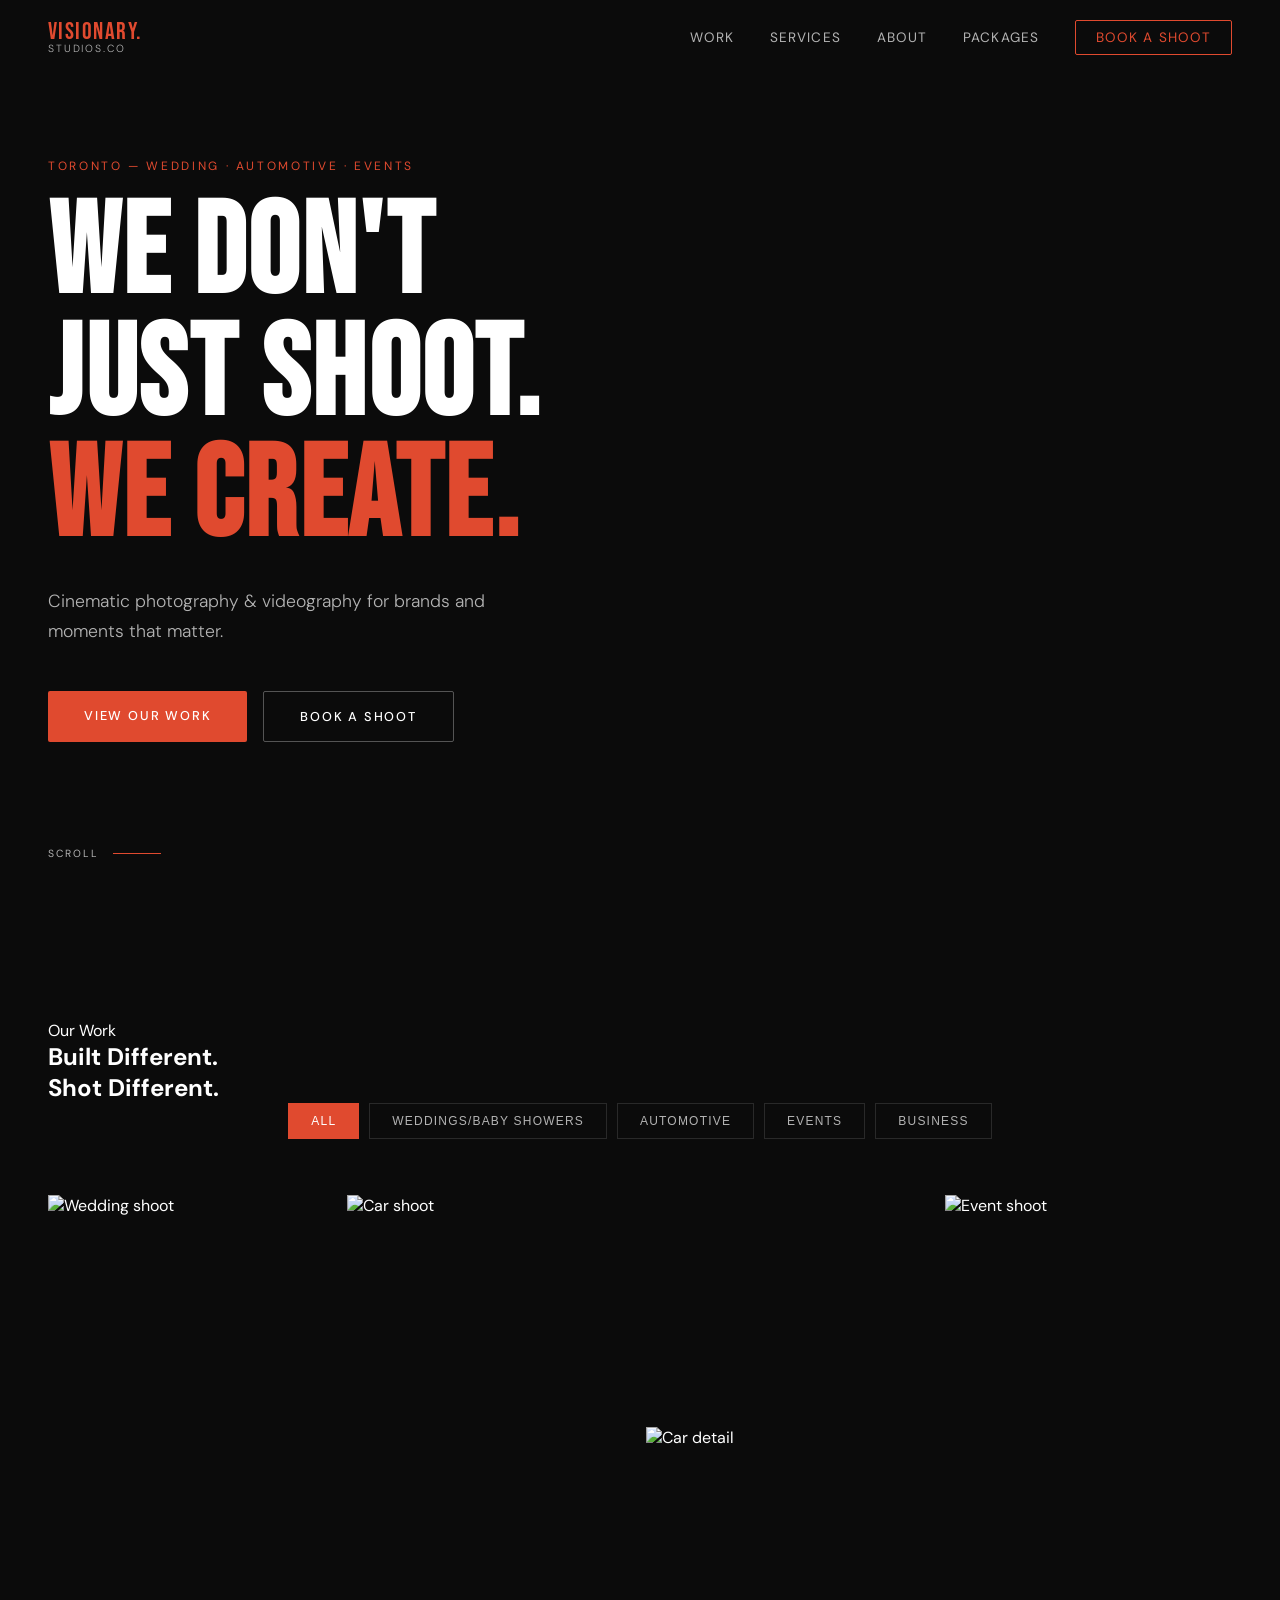
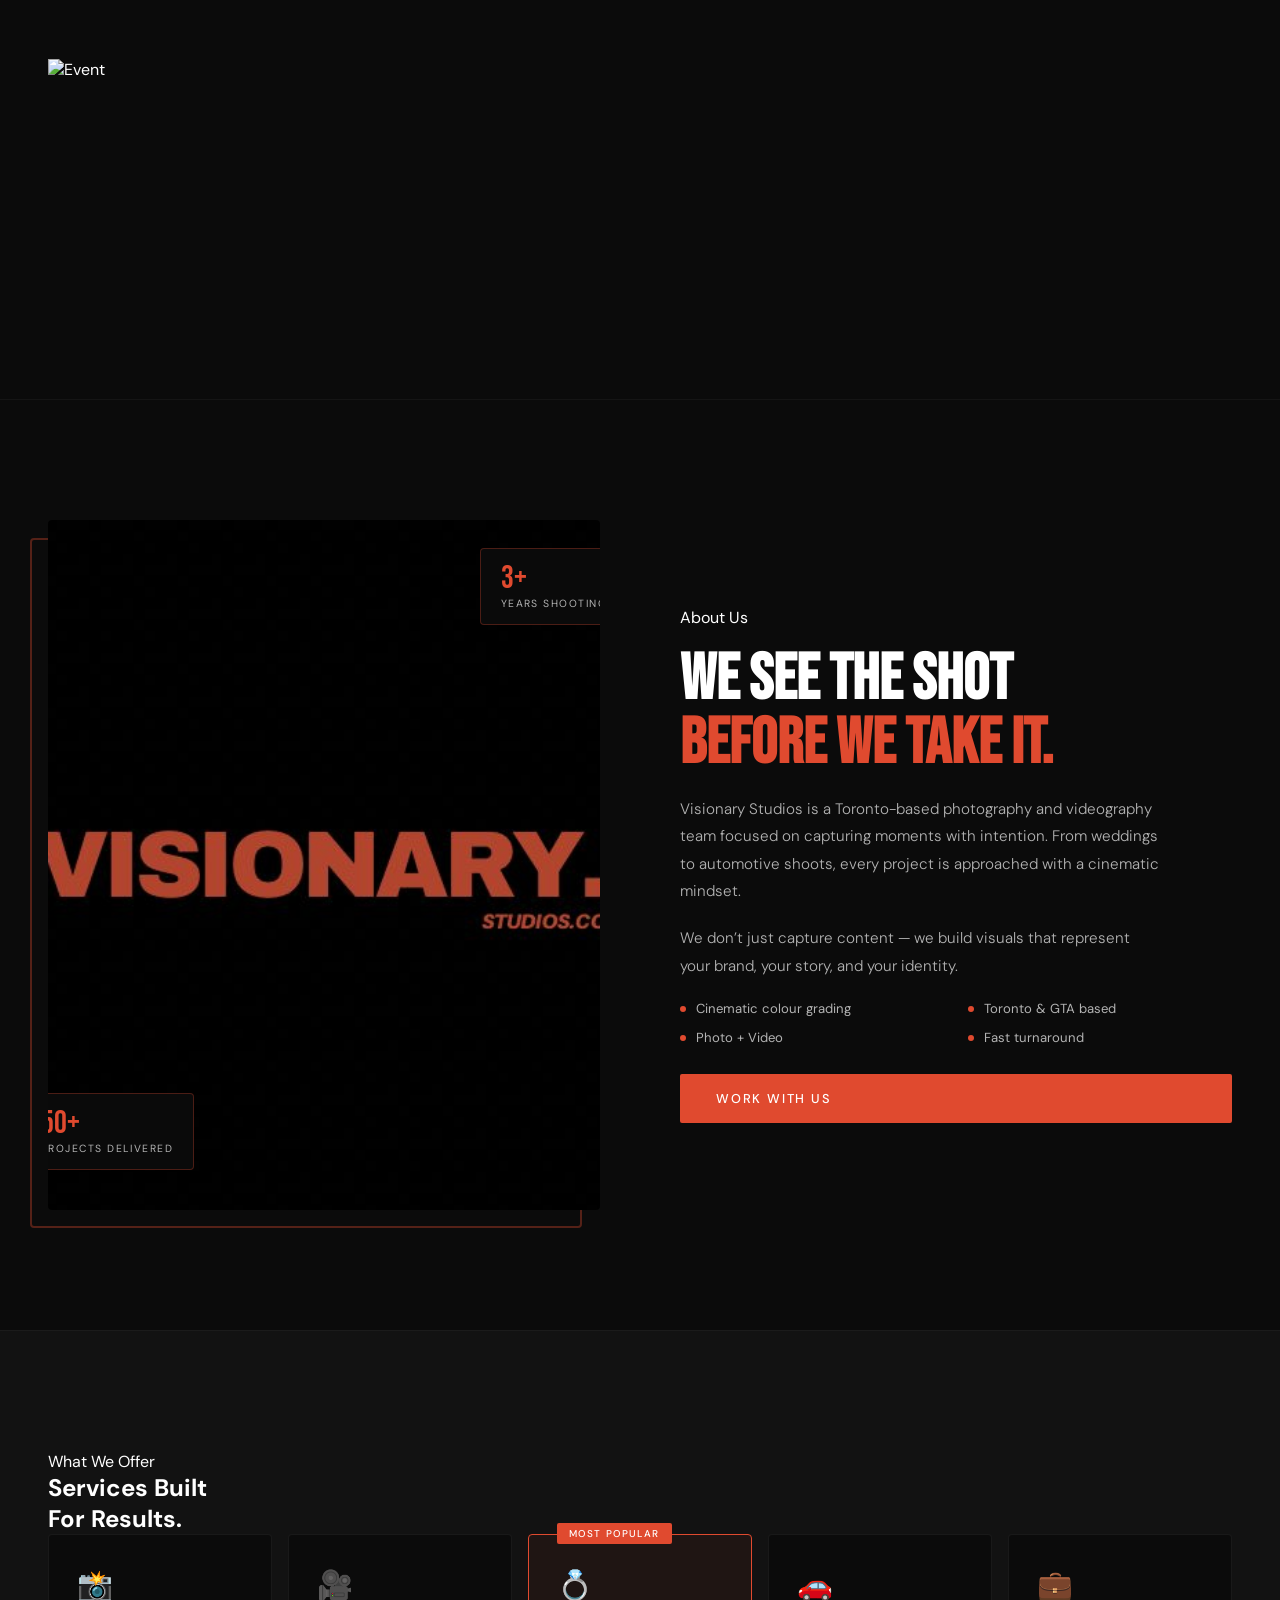
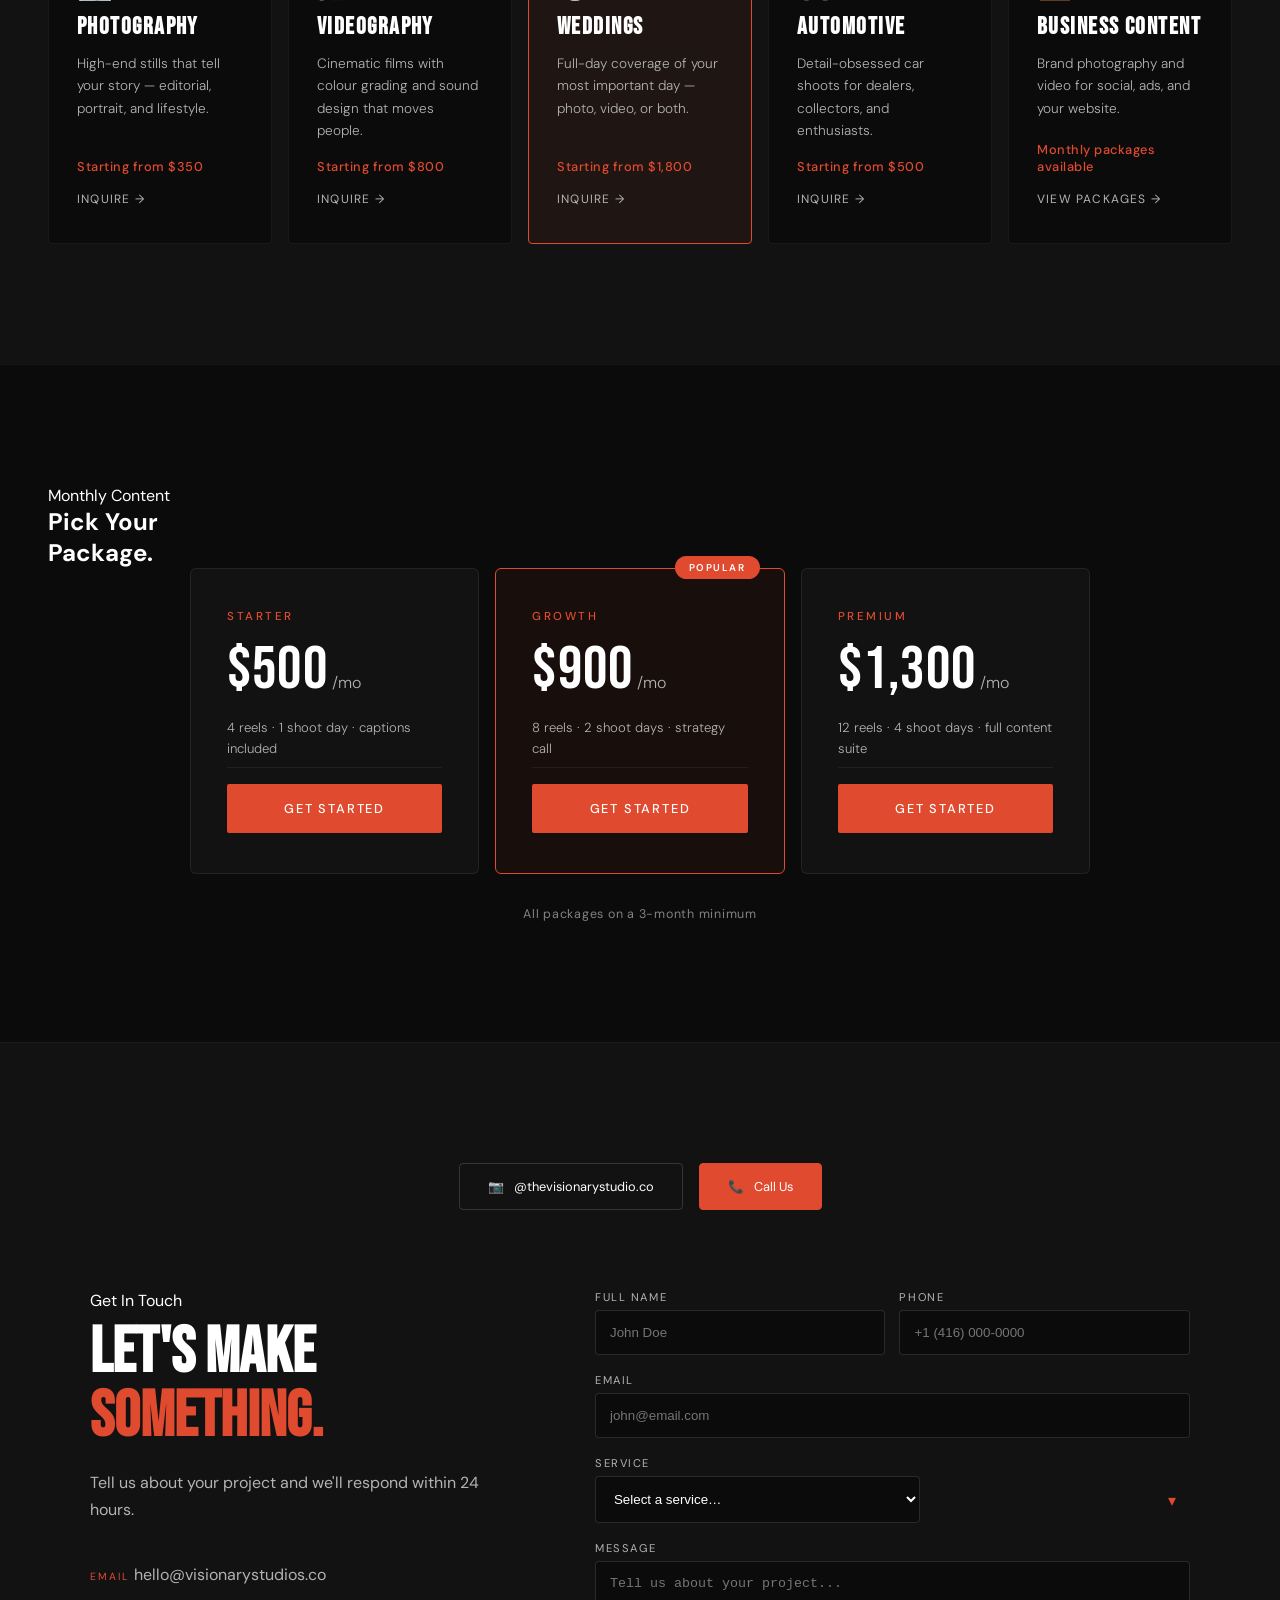
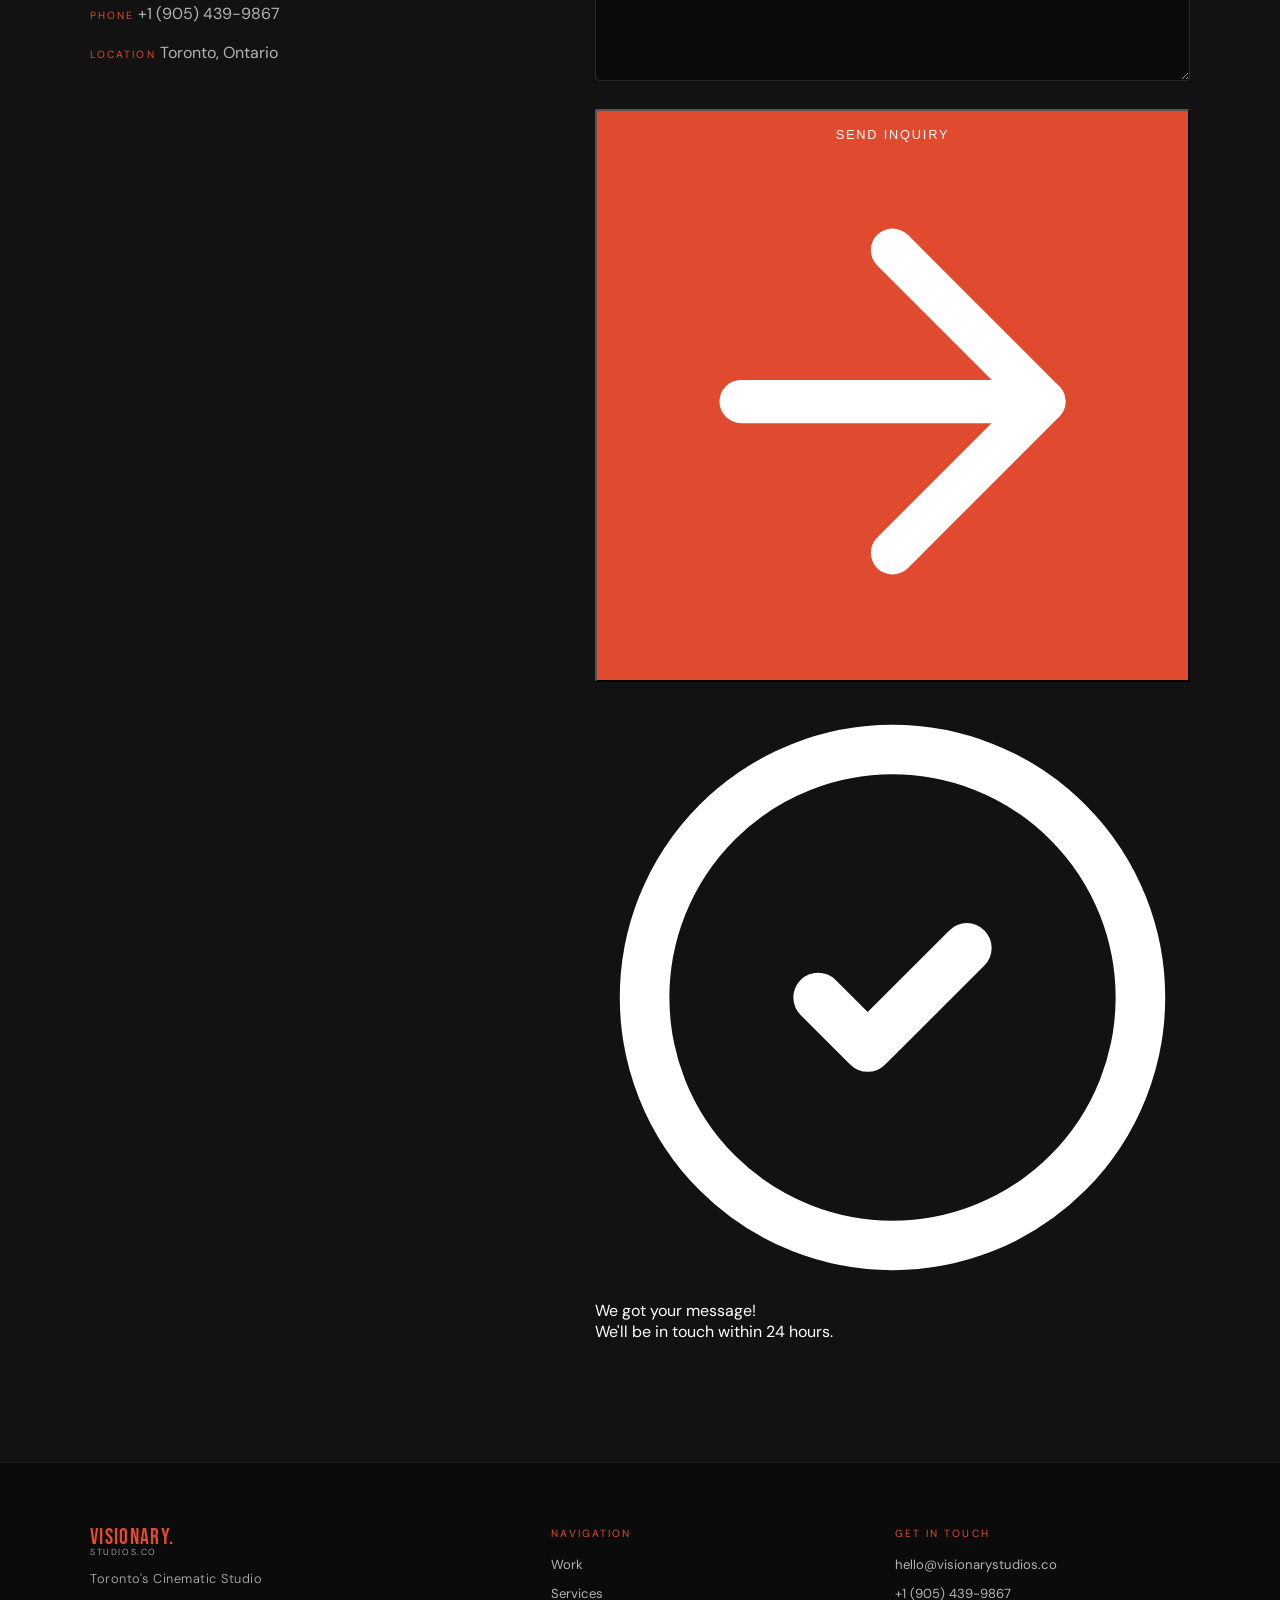
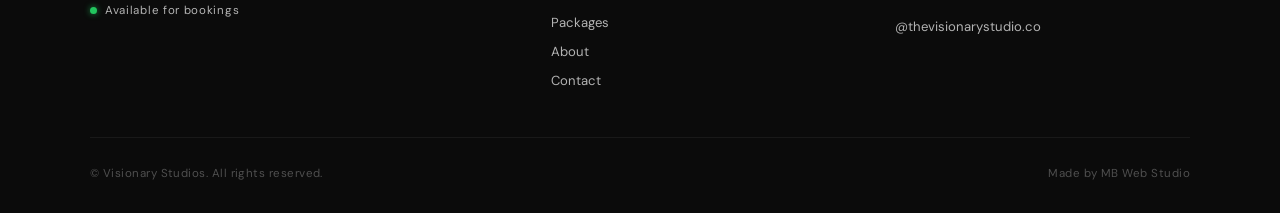
==== commit 8c790e81: "Update print statement from 'Hello' to 'Goodbye'" ====
--- a/index.html
+++ b/index.html
@@ -365,7 +365,6 @@
     <a href="https://www.instagram.com/thevisionarystudio.co?utm_source=ig_web_button_share_sheet&igsh=ZDNlZDc0MzIxNw==" target="_blank" class="quick-btn insta-btn">
       📷 <span>@thevisionarystudio.co</span>
     </a>
-
     <a href="tel:+19054399867" class="quick-btn call-btn">
       📞 <span>Call Us</span>
     </a>
@@ -376,29 +375,22 @@
     <!-- LEFT SIDE -->
     <div class="contact-left reveal">
       <p class="section-label">Get In Touch</p>
-
-      <h2 class="contact-title">
-        Let's Make<br/><span>Something.</span>
-      </h2>
-
+      <h2 class="contact-title">Let's Make<br/><span>Something.</span></h2>
       <p class="contact-sub">
-        Tell us about your project and we’ll respond within 24 hours.
-      </p>
-
+        Tell us about your project and we'll respond within 24 hours.
+      </p>
       <div class="contact-detail">
         <span class="contact-detail-label">Email</span>
         <a class="contact-detail-value" href="mailto:hello@visionarystudios.co">
           hello@visionarystudios.co
         </a>
       </div>
-
       <div class="contact-detail">
         <span class="contact-detail-label">Phone</span>
         <a class="contact-detail-value" href="tel:+19054399867">
           +1 (905) 439-9867
         </a>
       </div>
-
       <div class="contact-detail">
         <span class="contact-detail-label">Location</span>
         <span class="contact-detail-value">Toronto, Ontario</span>
@@ -408,35 +400,46 @@
     <!-- RIGHT SIDE -->
     <div class="contact-right reveal">
 
-      <form class="contact-form">
+      <form
+        class="contact-form"
+        name="contact"
+        method="POST"
+        data-netlify="true"
+        netlify-honeypot="bot-field"
+        id="contactForm"
+      >
+        <input type="hidden" name="form-name" value="contact"/>
+        <p hidden><input name="bot-field"/></p>
 
         <div class="form-row">
           <div class="form-group">
             <label>Full Name</label>
-            <input type="text" placeholder="John Doe" required>
+            <input type="text" name="name" placeholder="John Doe" required/>
           </div>
-
           <div class="form-group">
             <label>Phone</label>
-            <input type="tel" placeholder="+1 (416) 000-0000">
+            <input type="tel" name="phone" placeholder="+1 (416) 000-0000"/>
           </div>
         </div>
 
         <div class="form-group">
           <label>Email</label>
-          <input type="email" placeholder="john@email.com" required>
+          <input type="email" name="email" placeholder="john@email.com" required/>
         </div>
 
         <div class="form-group">
           <label>Service</label>
           <div class="select-wrap">
-            <select required>
-              <option value="">Select Service</option>
-              <option>Photography</option>
-              <option>Videography</option>
-              <option>Weddings</option>
-              <option>Automotive</option>
-              <option>Business Content</option>
+            <select name="service" required>
+              <option value="" disabled selected>Select a service…</option>
+              <option value="photography">📸 Photography</option>
+              <option value="videography">🎥 Videography</option>
+              <option value="weddings">💍 Weddings</option>
+              <option value="automotive">🚗 Automotive</option>
+              <option value="business-starter">💼 Business Content — Starter ($500/mo)</option>
+              <option value="business-growth">💼 Business Content — Growth ($900/mo)</option>
+              <option value="business-premium">💼 Business Content — Premium ($1,300/mo)</option>
+              <option value="other">Something else</option>
             </select>
             <span class="select-arrow">▾</span>
           </div>
@@ -444,19 +447,31 @@
 
         <div class="form-group">
           <label>Message</label>
-          <textarea placeholder="Tell us about your project..."></textarea>
-        </div>
-
-        <button class="btn-primary form-submit">
+          <textarea name="message" placeholder="Tell us about your project..."></textarea>
+        </div>
+
+        <button type="submit" class="btn-primary form-submit">
           Send Inquiry
+          <svg viewBox="0 0 24 24" fill="none" stroke="currentColor" stroke-width="2" stroke-linecap="round" stroke-linejoin="round">
+            <line x1="5" y1="12" x2="19" y2="12"/>
+            <polyline points="12 5 19 12 12 19"/>
+          </svg>
         </button>
 
+        <!-- Success message (hidden until submit) -->
+        <div class="form-success" id="formSuccess">
+          <svg viewBox="0 0 24 24" fill="none" stroke="currentColor" stroke-width="2" stroke-linecap="round" stroke-linejoin="round">
+            <circle cx="12" cy="12" r="10"/>
+            <polyline points="9 12 11 14 15 10"/>
+          </svg>
+          <p>We got your message!<br/>We'll be in touch within 24 hours.</p>
+        </div>
+
       </form>
 
     </div>
-
-  </div>
-</section>     
+  </div>
+</section>
 <!-- ================= End Contact Section ================= -->
 
 <!-- ================= Footer Section ================= -->
--- a/style.css
+++ b/style.css
@@ -429,6 +429,10 @@
 }
 
 /* === Portfolio === */
+/* ─────────────────────────────────────────
+   WORK / PORTFOLIO SECTION
+   ───────────────────────────────────────── */
+
 .portfolio {
   background: var(--black);
   padding: 120px 48px;
@@ -447,13 +451,10 @@
   background: transparent;
   border: 1px solid rgba(255,255,255,0.12);
   color: var(--gray);
-  font-family: 'DM Sans', sans-serif;
   font-size: 0.75rem;
-  font-weight: 500;
   letter-spacing: 0.1em;
   text-transform: uppercase;
   padding: 10px 22px;
-  border-radius: 2px;
   cursor: pointer;
   transition: all 0.25s ease;
 }
@@ -479,15 +480,14 @@
   margin: 0 auto;
 }
 
-/* Layout modifiers */
+/* Size variations */
 .grid-item.tall  { grid-row: span 2; }
 .grid-item.wide  { grid-column: span 2; }
 
-/* Grid item */
+/* Item */
 .grid-item {
   position: relative;
   overflow: hidden;
-  border-radius: 3px;
   cursor: pointer;
   opacity: 0;
   transform: translateY(24px);
@@ -498,15 +498,6 @@
   opacity: 1;
   transform: translateY(0);
 }
-
-/* Stagger animation */
-.grid-item:nth-child(2) { transition-delay: 0.08s; }
-.grid-item:nth-child(3) { transition-delay: 0.16s; }
-.grid-item:nth-child(4) { transition-delay: 0.24s; }
-.grid-item:nth-child(5) { transition-delay: 0.32s; }
-.grid-item:nth-child(6) { transition-delay: 0.40s; }
-.grid-item:nth-child(7) { transition-delay: 0.48s; }
-.grid-item:nth-child(8) { transition-delay: 0.56s; }
 
 /* Media */
 .grid-item img,
@@ -514,15 +505,13 @@
   width: 100%;
   height: 100%;
   object-fit: cover;
-  display: block;
-  transition: transform 0.6s cubic-bezier(0.25, 0.46, 0.45, 0.94);
-  filter: brightness(0.82) saturate(0.9);
-}
-
+  transition: transform 0.6s ease;
+}
+
+/* Hover effect */
 .grid-item:hover img,
 .grid-item:hover video {
   transform: scale(1.06);
-  filter: brightness(0.65) saturate(1.1);
 }
 
 /* Overlay */
@@ -533,9 +522,9 @@
   flex-direction: column;
   justify-content: flex-end;
   padding: 20px;
-  background: linear-gradient(to top, rgba(0,0,0,0.72) 0%, transparent 55%);
+  background: linear-gradient(to top, rgba(0,0,0,0.7), transparent);
   opacity: 0;
-  transition: opacity 0.35s ease;
+  transition: opacity 0.3s ease;
 }
 
 .grid-item:hover .grid-overlay {
@@ -547,26 +536,33 @@
   letter-spacing: 0.2em;
   text-transform: uppercase;
   color: var(--orange);
-  margin-bottom: 6px;
-}
-
-.video-tag {
-  color: #FF5533;
 }
 
 .grid-title {
+  font-size: 1.3rem;
   font-family: 'Bebas Neue', sans-serif;
-  font-size: 1.4rem;
-  letter-spacing: 0.05em;
-  color: var(--white);
-  line-height: 1;
-}
-
-/* Filter animation override */
-.grid-item {
-  transition: opacity 0.4s ease, transform 0.4s ease;
-}
-
+}
+
+/* Responsive */
+@media (max-width: 768px) {
+  .portfolio {
+    padding: 80px 24px;
+  }
+
+  .portfolio-grid {
+    display: flex;
+    flex-direction: column;
+  }
+
+  .grid-item {
+    width: 100%;
+    aspect-ratio: 4 / 3;
+  }
+
+  .grid-overlay {
+    opacity: 1;
+  }
+}
 /* === About Section === */
 .about {
   background: var(--black);
@@ -768,4 +764,679 @@
   .about-traits {
     grid-template-columns: 1fr;
   }
-}+}
+
+/* ─────────────────────────────────────────
+   SERVICES
+   ───────────────────────────────────────── */
+.services {
+  background: var(--dark);
+  padding: 120px 48px;
+  border-top: 1px solid rgba(255,255,255,0.04);
+}
+
+.services-grid {
+  display: grid;
+  grid-template-columns: repeat(5, 1fr);
+  gap: 16px;
+  max-width: 1400px;
+  margin: 0 auto;
+}
+
+/* Service card */
+.service-card {
+  background: var(--black);
+  border: 1px solid rgba(255,255,255,0.06);
+  border-radius: 4px;
+  padding: 36px 28px;
+  position: relative;
+  display: flex;
+  flex-direction: column;
+  gap: 12px;
+  transition: border-color 0.3s ease, transform 0.3s ease;
+  opacity: 0;
+  transform: translateY(24px);
+}
+
+.service-card.visible {
+  opacity: 1;
+  transform: translateY(0);
+}
+
+.service-card:nth-child(2) { transition-delay: 0.1s; }
+.service-card:nth-child(3) { transition-delay: 0.2s; }
+.service-card:nth-child(4) { transition-delay: 0.3s; }
+.service-card:nth-child(5) { transition-delay: 0.4s; }
+
+.service-card:hover {
+  border-color: var(--orange);
+  transform: translateY(-4px);
+}
+
+/* Featured card */
+.service-card.featured {
+  border-color: var(--orange);
+  background: rgba(224, 74, 47, 0.06);
+}
+
+.service-badge {
+  position: absolute;
+  top: -12px;
+  left: 28px;
+  background: var(--orange);
+  color: var(--white);
+  font-size: 0.62rem;
+  font-weight: 500;
+  letter-spacing: 0.14em;
+  text-transform: uppercase;
+  padding: 4px 12px;
+  border-radius: 2px;
+}
+
+.service-icon {
+  font-size: 1.8rem;
+  line-height: 1;
+}
+
+.service-name {
+  font-family: 'Bebas Neue', sans-serif;
+  font-size: 1.5rem;
+  letter-spacing: 0.06em;
+  color: var(--white);
+}
+
+.service-desc {
+  font-size: 0.85rem;
+  color: var(--gray);
+  line-height: 1.65;
+  font-weight: 300;
+  flex: 1;
+}
+
+.service-price {
+  font-size: 0.8rem;
+  color: var(--orange);
+  font-weight: 500;
+  letter-spacing: 0.04em;
+  margin-top: 4px;
+}
+
+.service-link {
+  font-size: 0.75rem;
+  letter-spacing: 0.1em;
+  text-transform: uppercase;
+  color: var(--gray);
+  text-decoration: none;
+  margin-top: 4px;
+  transition: color 0.2s ease;
+}
+
+.service-link:hover {
+  color: var(--orange);
+}
+
+/* ─────────────────────────────────────────
+   PACKAGES
+   ───────────────────────────────────────── */
+.packages {
+  background: var(--black);
+  padding: 120px 48px;
+  border-top: 1px solid rgba(255,255,255,0.04);
+}
+
+.packages-grid {
+  display: grid;
+  grid-template-columns: repeat(3, 1fr);
+  gap: 16px;
+  max-width: 900px;
+  margin: 0 auto 32px;
+}
+
+/* Card base */
+.package-card {
+  background: var(--dark);
+  border: 1px solid rgba(255,255,255,0.07);
+  border-radius: 6px;
+  padding: 40px 36px;
+  display: flex;
+  flex-direction: column;
+  gap: 16px;
+  position: relative;
+  transition: border-color 0.3s ease, transform 0.3s ease;
+  opacity: 0;
+  transform: translateY(28px);
+}
+
+.package-card.visible {
+  opacity: 1;
+  transform: translateY(0);
+}
+
+.package-card:nth-child(2) { transition-delay: 0.12s; }
+.package-card:nth-child(3) { transition-delay: 0.24s; }
+
+.package-card:hover {
+  border-color: rgba(224, 74, 47, 0.4);
+  transform: translateY(-4px);
+}
+
+/* Featured / Growth card */
+.package-featured {
+  border-color: var(--orange);
+  background: rgba(224, 74, 47, 0.06);
+}
+
+.package-featured:hover {
+  border-color: var(--orange-hot);
+}
+
+/* Popular badge */
+.package-badge {
+  position: absolute;
+  top: -13px;
+  right: 24px;
+  background: var(--orange);
+  color: var(--white);
+  font-size: 0.62rem;
+  font-weight: 600;
+  letter-spacing: 0.16em;
+  text-transform: uppercase;
+  padding: 5px 14px;
+  border-radius: 20px;
+}
+
+/* Tier name */
+.package-tier {
+  font-size: 0.72rem;
+  letter-spacing: 0.22em;
+  text-transform: uppercase;
+  color: var(--orange);
+  font-weight: 500;
+}
+
+/* Price */
+.package-price {
+  display: flex;
+  align-items: baseline;
+  gap: 4px;
+  line-height: 1;
+}
+
+.price-amount {
+  font-family: 'Bebas Neue', sans-serif;
+  font-size: 3.8rem;
+  color: var(--white);
+  letter-spacing: 0.02em;
+}
+
+.price-period {
+  font-size: 1rem;
+  color: var(--gray);
+  font-weight: 300;
+}
+
+/* Details line */
+.package-details {
+  font-size: 0.82rem;
+  color: var(--gray);
+  line-height: 1.6;
+  font-weight: 300;
+  padding-bottom: 8px;
+  border-bottom: 1px solid rgba(255,255,255,0.06);
+}
+
+/* Button */
+.package-btn {
+  text-align: center;
+  margin-top: auto;
+}
+
+/* Footer note */
+.packages-note {
+  text-align: center;
+  font-size: 0.78rem;
+  color: var(--gray);
+  letter-spacing: 0.06em;
+  opacity: 0.7;
+  margin-top: 8px;
+}
+
+/* Responsive */
+@media (max-width: 768px) {
+  .packages {
+    padding: 80px 24px;
+  }
+
+  .packages-grid {
+    grid-template-columns: 1fr;
+    max-width: 420px;
+  }
+
+  .package-card:nth-child(2) {
+    order: -1;
+  }
+}
+
+/* ─────────────────────────────────────────
+   CONTACT SECTION (FIXED + CLEAN)
+──────────────────────────────────────── */
+
+.contact {
+  background: var(--dark);
+  padding: 120px 48px;
+  border-top: 1px solid rgba(255,255,255,0.04);
+}
+
+/* Quick buttons */
+.contact-quick {
+  display: flex;
+  justify-content: center;
+  gap: 16px;
+  margin-bottom: 80px;
+  flex-wrap: wrap;
+}
+
+.quick-btn {
+  display: inline-flex;
+  align-items: center;
+  gap: 10px;
+  padding: 14px 28px;
+  border-radius: 4px;
+  font-size: 0.8rem;
+  text-decoration: none;
+  color: var(--white);
+  border: 1px solid rgba(255,255,255,0.15);
+  transition: 0.25s ease;
+}
+
+.quick-btn:hover {
+  transform: translateY(-2px);
+}
+
+/* Instagram */
+.insta-btn:hover {
+  border-color: #E1306C;
+  color: #E1306C;
+}
+
+/* Call */
+.call-btn {
+  background: var(--orange);
+  border-color: var(--orange);
+}
+
+.call-btn:hover {
+  background: var(--orange-hot);
+}
+
+/* Layout */
+.contact-inner {
+  display: grid;
+  grid-template-columns: 1fr 1.4fr;
+  gap: 80px;
+  max-width: 1100px;
+  margin: 0 auto;
+}
+
+/* LEFT */
+.contact-left {
+  opacity: 0;
+  transform: translateY(30px);
+  transition: 0.7s ease;
+}
+
+.contact-left.visible {
+  opacity: 1;
+  transform: translateY(0);
+}
+
+.contact-title {
+  font-family: 'Bebas Neue', sans-serif;
+  font-size: clamp(2.8rem, 5vw, 4.5rem);
+  line-height: 1;
+  margin: 10px 0 20px;
+}
+
+.contact-title span {
+  color: var(--orange);
+}
+
+.contact-sub {
+  color: var(--gray);
+  line-height: 1.7;
+  margin-bottom: 40px;
+}
+
+/* Details */
+.contact-detail {
+  margin-bottom: 18px;
+}
+
+.contact-detail-label {
+  font-size: 0.65rem;
+  text-transform: uppercase;
+  letter-spacing: 0.2em;
+  color: var(--orange);
+}
+
+.contact-detail-value {
+  color: var(--gray);
+  text-decoration: none;
+}
+
+.contact-detail-value:hover {
+  color: var(--white);
+}
+
+/* RIGHT */
+.contact-right {
+  opacity: 0;
+  transform: translateY(30px);
+  transition: 0.7s ease 0.2s;
+}
+
+.contact-right.visible {
+  opacity: 1;
+  transform: translateY(0);
+}
+
+/* Form */
+.contact-form {
+  display: flex;
+  flex-direction: column;
+  gap: 18px;
+}
+
+.form-row {
+  display: grid;
+  grid-template-columns: 1fr 1fr;
+  gap: 14px;
+}
+
+.form-group {
+  display: flex;
+  flex-direction: column;
+  gap: 6px;
+}
+
+.form-group label {
+  font-size: 0.7rem;
+  letter-spacing: 0.14em;
+  text-transform: uppercase;
+  color: var(--gray);
+}
+
+.form-group input,
+.form-group textarea,
+.form-group select {
+  background: var(--black);
+  border: 1px solid rgba(255,255,255,0.12);
+  padding: 14px;
+  color: var(--white);
+  border-radius: 4px;
+  outline: none;
+  transition: 0.25s ease;
+}
+
+.form-group input:focus,
+.form-group textarea:focus,
+.form-group select:focus {
+  border-color: var(--orange);
+}
+
+/* textarea */
+textarea {
+  min-height: 120px;
+  resize: vertical;
+}
+
+/* select */
+.select-wrap {
+  position: relative;
+}
+
+.select-arrow {
+  position: absolute;
+  right: 14px;
+  top: 50%;
+  transform: translateY(-50%);
+  color: var(--orange);
+  pointer-events: none;
+}
+
+/* Button */
+.form-submit {
+  margin-top: 10px;
+  width: 100%;
+  cursor: pointer;
+  transition: 0.25s ease;
+}
+
+.form-submit:hover {
+  transform: translateY(-2px);
+}
+
+/* Responsive */
+@media (max-width: 900px) {
+  .contact-inner {
+    grid-template-columns: 1fr;
+    gap: 50px;
+  }
+}
+
+@media (max-width: 768px) {
+  .contact {
+    padding: 80px 24px;
+  }
+
+  .form-row {
+    grid-template-columns: 1fr;
+  }
+
+  .contact-quick {
+    flex-direction: column;
+    align-items: center;
+  }
+}
+
+/* ─────────────────────────────────────────
+   FOOTER
+   ───────────────────────────────────────── */
+.footer {
+  background: var(--black);
+  border-top: 1px solid rgba(255,255,255,0.06);
+  padding: 64px 48px 32px;
+}
+
+/* Top 3-col grid */
+.footer-top {
+  display: grid;
+  grid-template-columns: 1.4fr 1fr 1fr;
+  gap: 48px;
+  max-width: 1100px;
+  margin: 0 auto 48px;
+}
+
+/* Brand col */
+.footer-brand {
+  display: flex;
+  flex-direction: column;
+  gap: 10px;
+}
+
+.footer-logo {
+  font-family: 'Bebas Neue', sans-serif;
+  font-size: 1.4rem;
+  letter-spacing: 0.06em;
+  color: var(--orange);
+  line-height: 1;
+}
+
+.footer-logo span {
+  font-size: 0.55rem;
+  display: block;
+  letter-spacing: 0.18em;
+  color: var(--gray);
+  margin-top: -2px;
+  font-family: 'DM Sans', sans-serif;
+  font-weight: 300;
+}
+
+.footer-tagline {
+  font-size: 0.8rem;
+  color: var(--gray);
+  font-weight: 300;
+  letter-spacing: 0.04em;
+  margin-top: 4px;
+}
+
+/* Availability dot */
+.footer-available {
+  display: inline-flex;
+  align-items: center;
+  gap: 8px;
+  font-size: 0.72rem;
+  color: var(--gray);
+  letter-spacing: 0.06em;
+  margin-top: 6px;
+}
+
+.avail-dot {
+  width: 7px;
+  height: 7px;
+  min-width: 7px;
+  background: #22c55e;
+  border-radius: 50%;
+  box-shadow: 0 0 6px rgba(34,197,94,0.7);
+  animation: pulse-dot 2s ease-in-out infinite;
+}
+
+@keyframes pulse-dot {
+  0%, 100% { box-shadow: 0 0 6px rgba(34,197,94,0.7); }
+  50%      { box-shadow: 0 0 12px rgba(34,197,94,0.9); }
+}
+
+/* Nav column */
+.footer-nav {
+  display: flex;
+  flex-direction: column;
+  gap: 12px;
+}
+
+.footer-nav-label {
+  font-size: 0.65rem;
+  letter-spacing: 0.2em;
+  text-transform: uppercase;
+  color: var(--orange);
+  margin-bottom: 4px;
+}
+
+.footer-nav a,
+.footer-contact-info a {
+  font-size: 0.82rem;
+  color: var(--gray);
+  text-decoration: none;
+  transition: color 0.2s ease;
+  width: fit-content;
+}
+
+.footer-nav a:hover,
+.footer-contact-info a:hover {
+  color: var(--white);
+}
+
+/* Contact column */
+.footer-contact-info {
+  display: flex;
+  flex-direction: column;
+  gap: 12px;
+}
+
+.footer-insta {
+  display: inline-flex;
+  align-items: center;
+  gap: 8px;
+  margin-top: 4px;
+}
+
+.footer-insta:hover {
+  color: #E1306C !important;
+}
+
+.footer-insta svg {
+  width: 15px;
+  height: 15px;
+}
+
+/* Divider */
+.footer-divider {
+  max-width: 1100px;
+  margin: 0 auto 28px;
+  height: 1px;
+  background: rgba(255,255,255,0.06);
+}
+
+/* Bottom row */
+.footer-bottom {
+  display: flex;
+  align-items: center;
+  justify-content: space-between;
+  max-width: 1100px;
+  margin: 0 auto;
+  flex-wrap: wrap;
+  gap: 12px;
+}
+
+.footer-copy {
+  font-size: 0.72rem;
+  color: rgba(179,179,179,0.4);
+  letter-spacing: 0.04em;
+}
+
+.footer-credit {
+  font-size: 0.72rem;
+  color: rgba(179,179,179,0.4);
+  text-decoration: none;
+  letter-spacing: 0.04em;
+  transition: color 0.2s ease;
+}
+
+.footer-credit:hover {
+  color: var(--orange);
+}
+
+/* Responsive */
+@media (max-width: 900px) {
+  .footer-top {
+    grid-template-columns: 1fr 1fr;
+  }
+
+  .footer-brand {
+    grid-column: span 2;
+  }
+}
+
+@media (max-width: 768px) {
+  .footer {
+    padding: 48px 24px 28px;
+  }
+
+  .footer-top {
+    grid-template-columns: 1fr;
+    gap: 36px;
+  }
+
+  .footer-brand {
+    grid-column: span 1;
+  }
+
+  .footer-bottom {
+    flex-direction: column;
+    align-items: flex-start;
+    gap: 8px;
+  }
+
+  .footer-credit {
+    align-self: flex-end;
+  }
+}
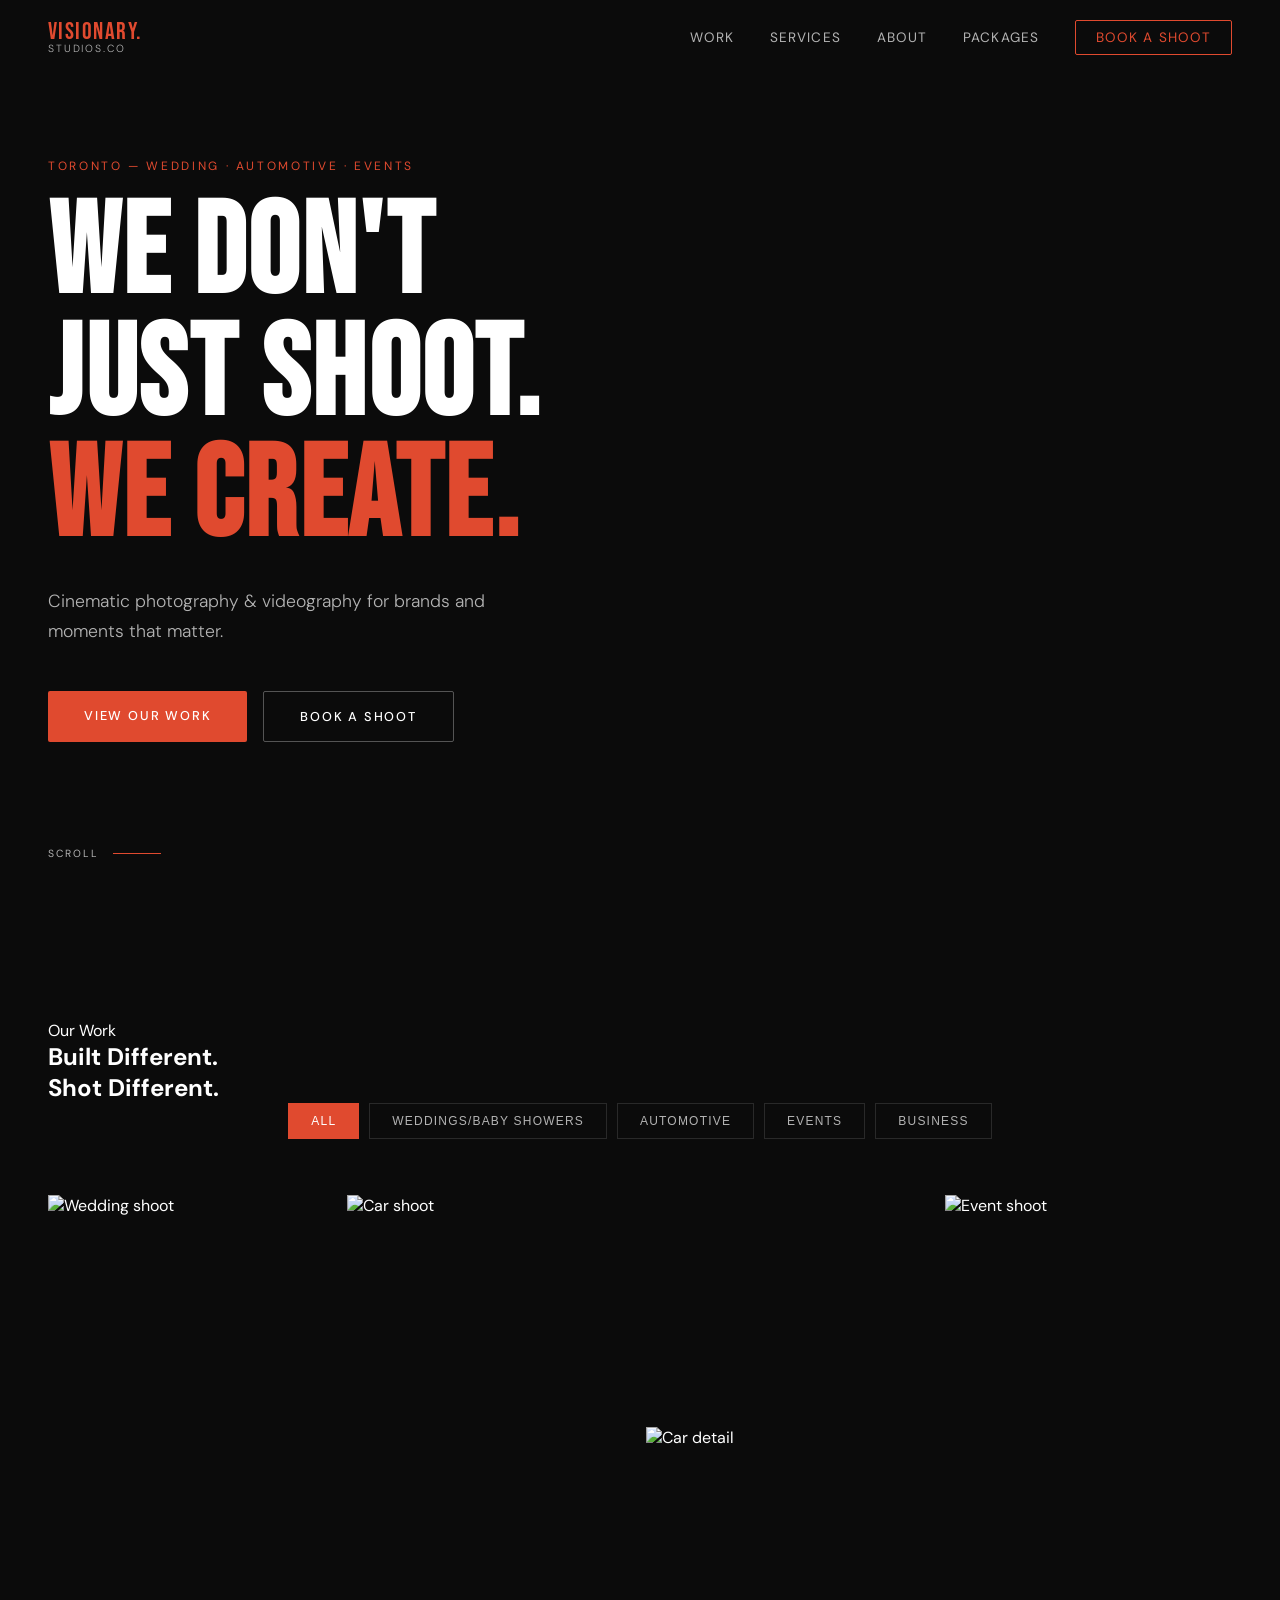
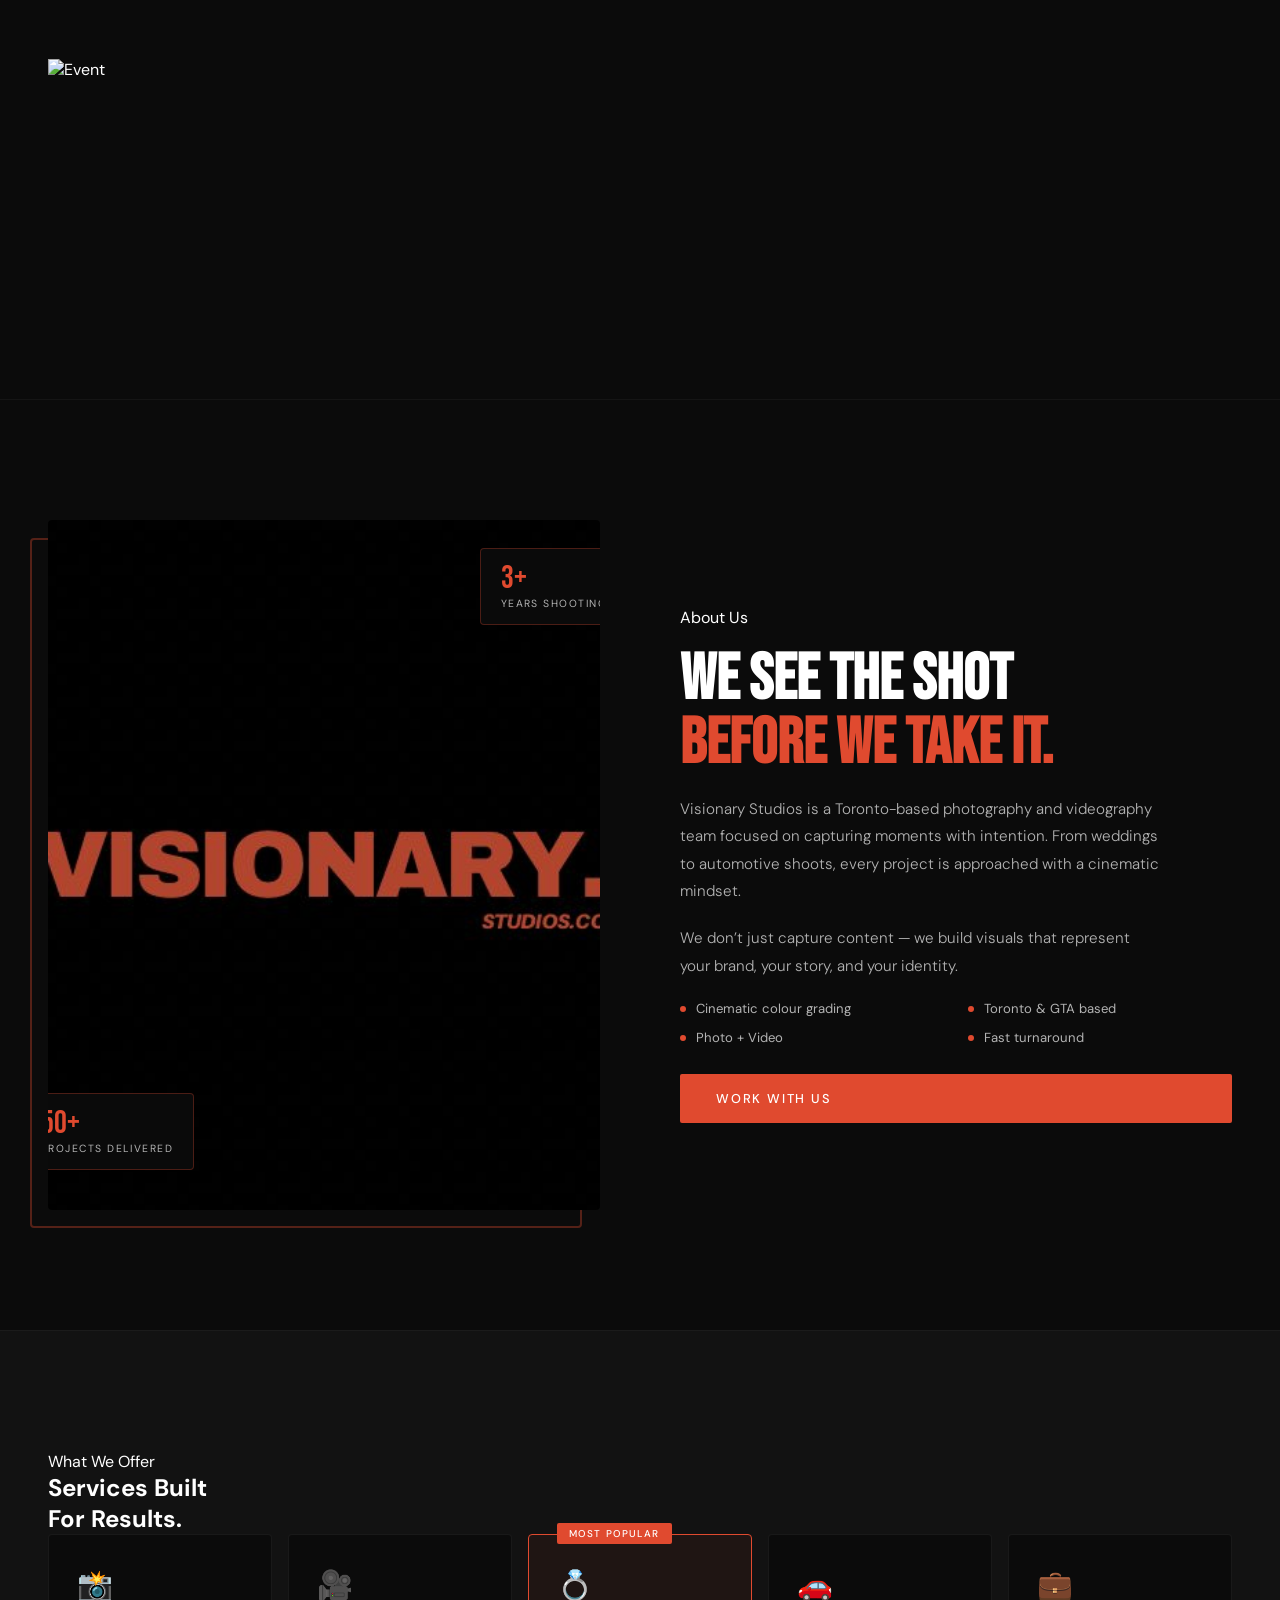
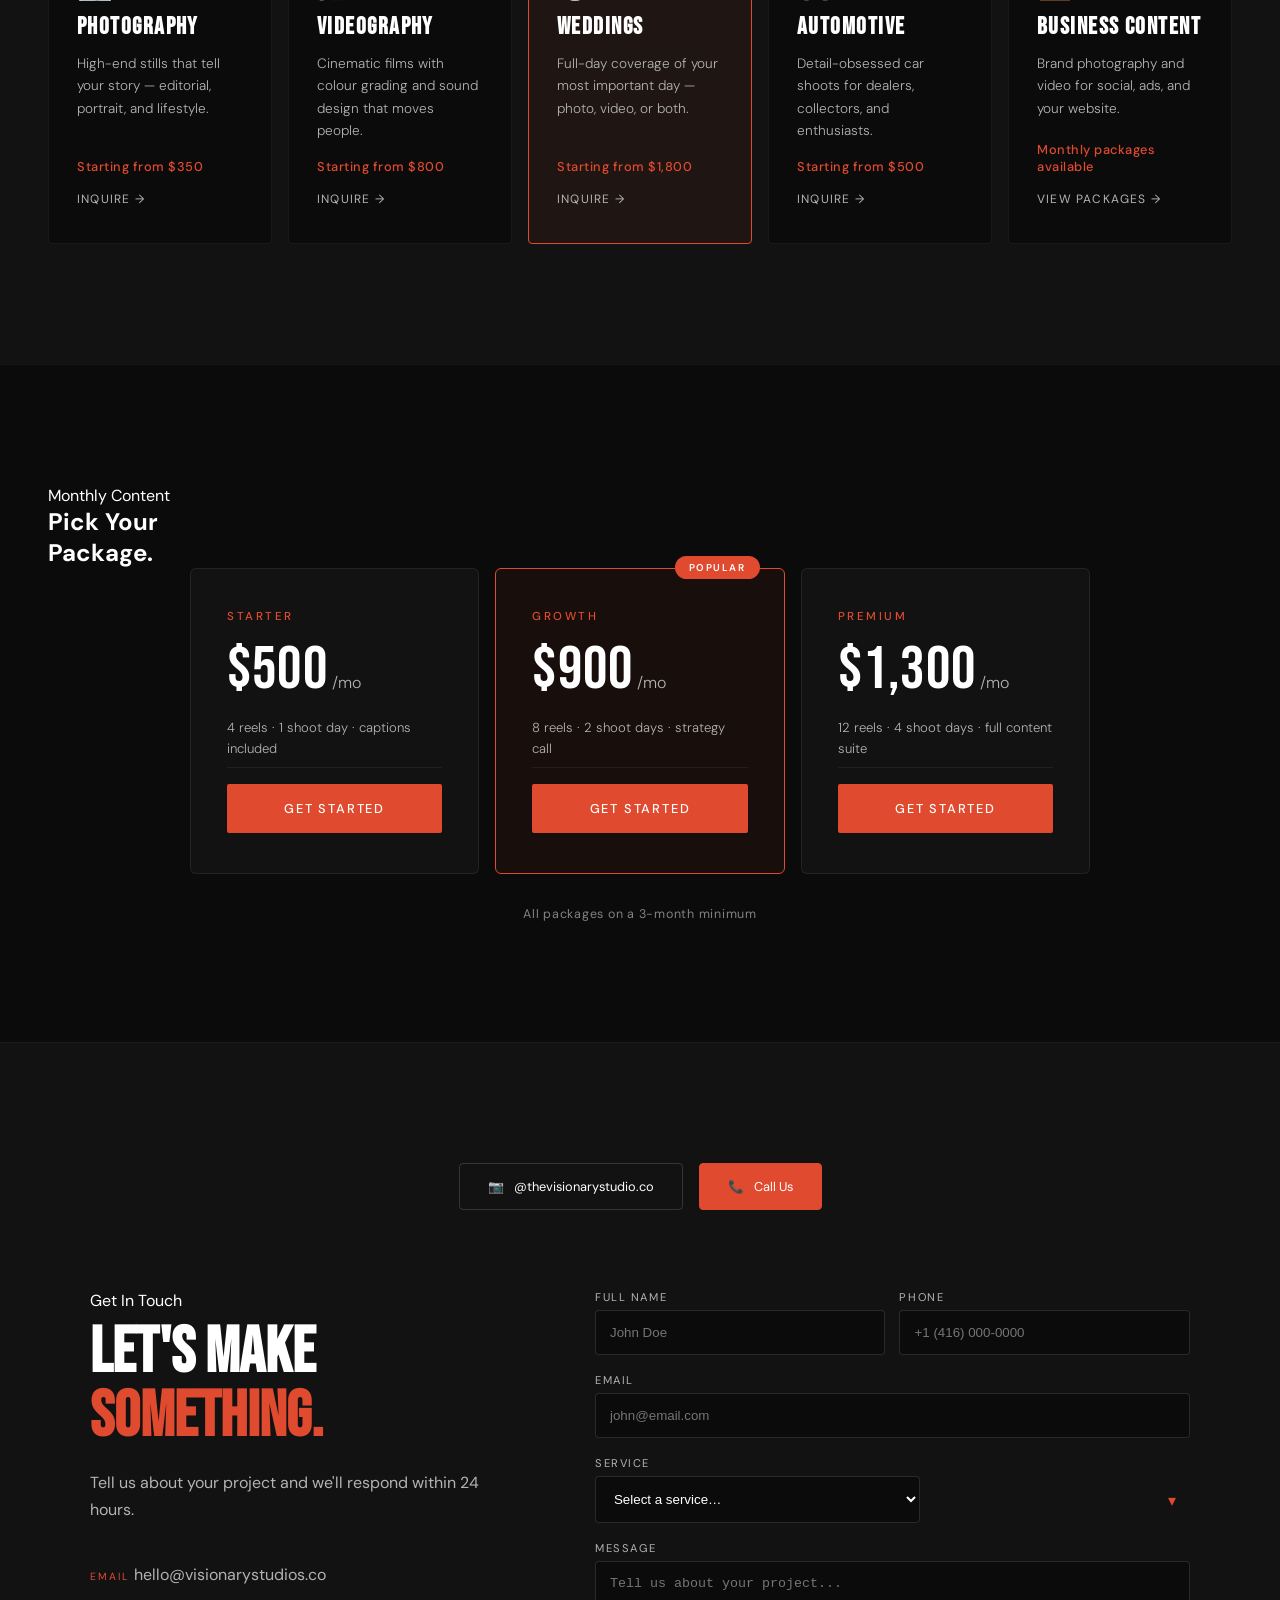
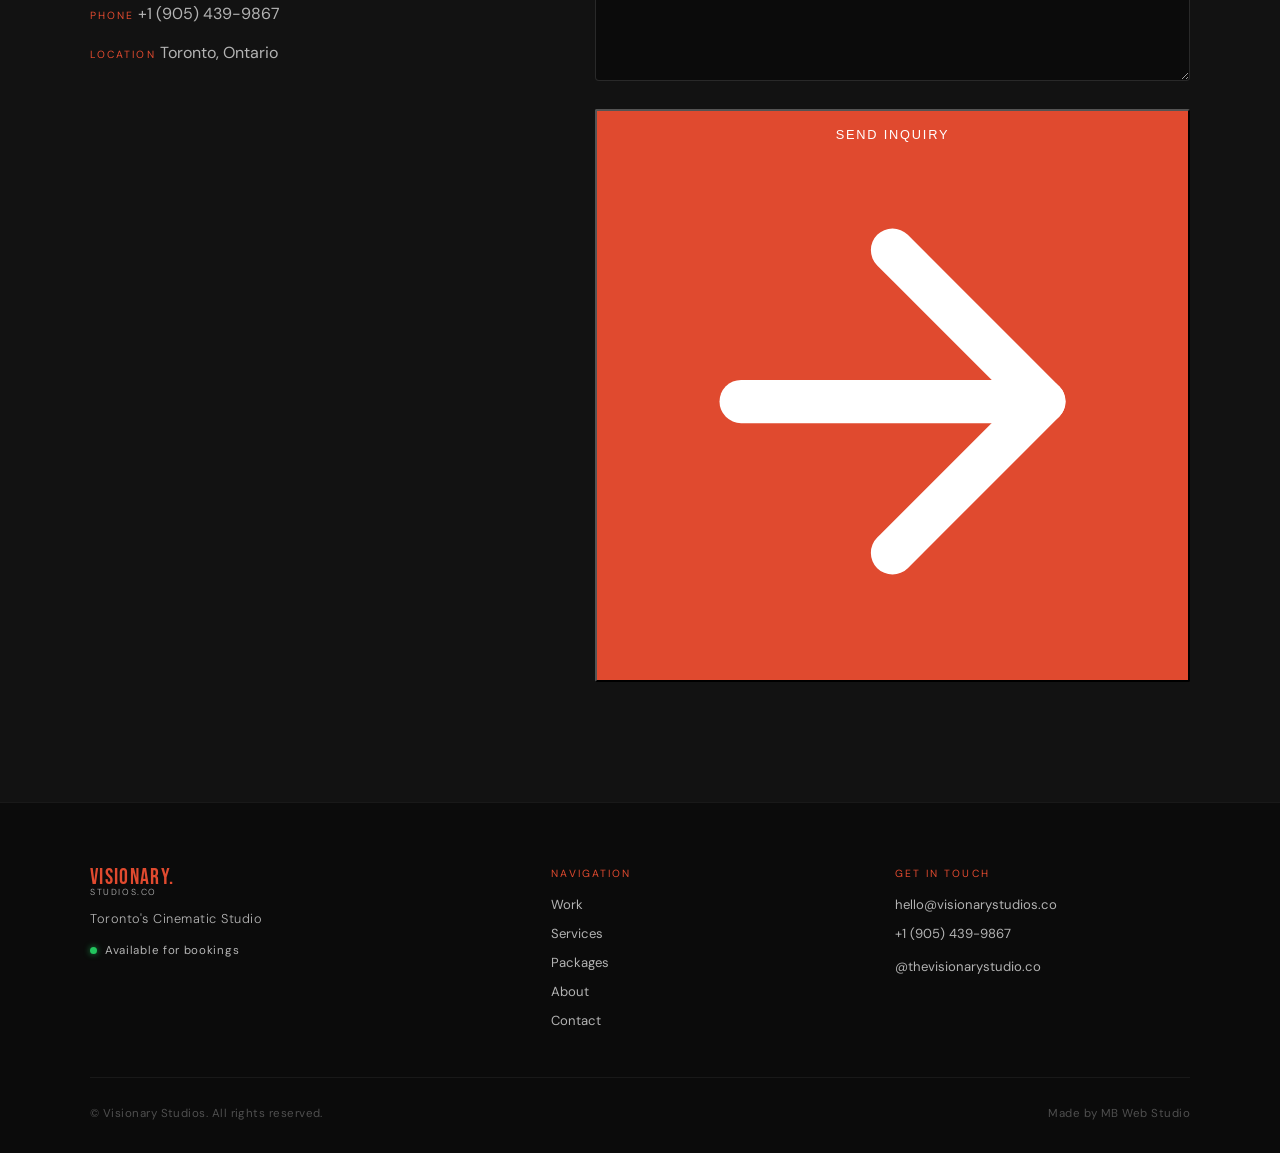
==== commit 9921c837: "Add files via upload" ====
--- a/index.html
+++ b/index.html
@@ -399,14 +399,13 @@
 
     <!-- RIGHT SIDE -->
     <div class="contact-right reveal">
-
       <form
         class="contact-form"
         name="contact"
         method="POST"
         data-netlify="true"
         netlify-honeypot="bot-field"
-        id="contactForm"
+        action="/success.html"
       >
         <input type="hidden" name="form-name" value="contact"/>
         <p hidden><input name="bot-field"/></p>
@@ -458,18 +457,9 @@
           </svg>
         </button>
 
-        <!-- Success message (hidden until submit) -->
-        <div class="form-success" id="formSuccess">
-          <svg viewBox="0 0 24 24" fill="none" stroke="currentColor" stroke-width="2" stroke-linecap="round" stroke-linejoin="round">
-            <circle cx="12" cy="12" r="10"/>
-            <polyline points="9 12 11 14 15 10"/>
-          </svg>
-          <p>We got your message!<br/>We'll be in touch within 24 hours.</p>
-        </div>
-
       </form>
-
-    </div>
+    </div>
+
   </div>
 </section>
 <!-- ================= End Contact Section ================= -->
@@ -535,4 +525,4 @@
 
 <script src="script.js"></script>
 </body>
-</html>
+</html>
--- a/style.css
+++ b/style.css
@@ -1440,3 +1440,19 @@
     align-self: flex-end;
   }
 }
+
+@media (max-width: 1100px) {
+  .services-grid {
+    grid-template-columns: repeat(3, 1fr);
+  }
+}
+
+@media (max-width: 768px) {
+  .services {
+    padding: 80px 24px;
+  }
+
+  .services-grid {
+    grid-template-columns: 1fr;
+  }
+}
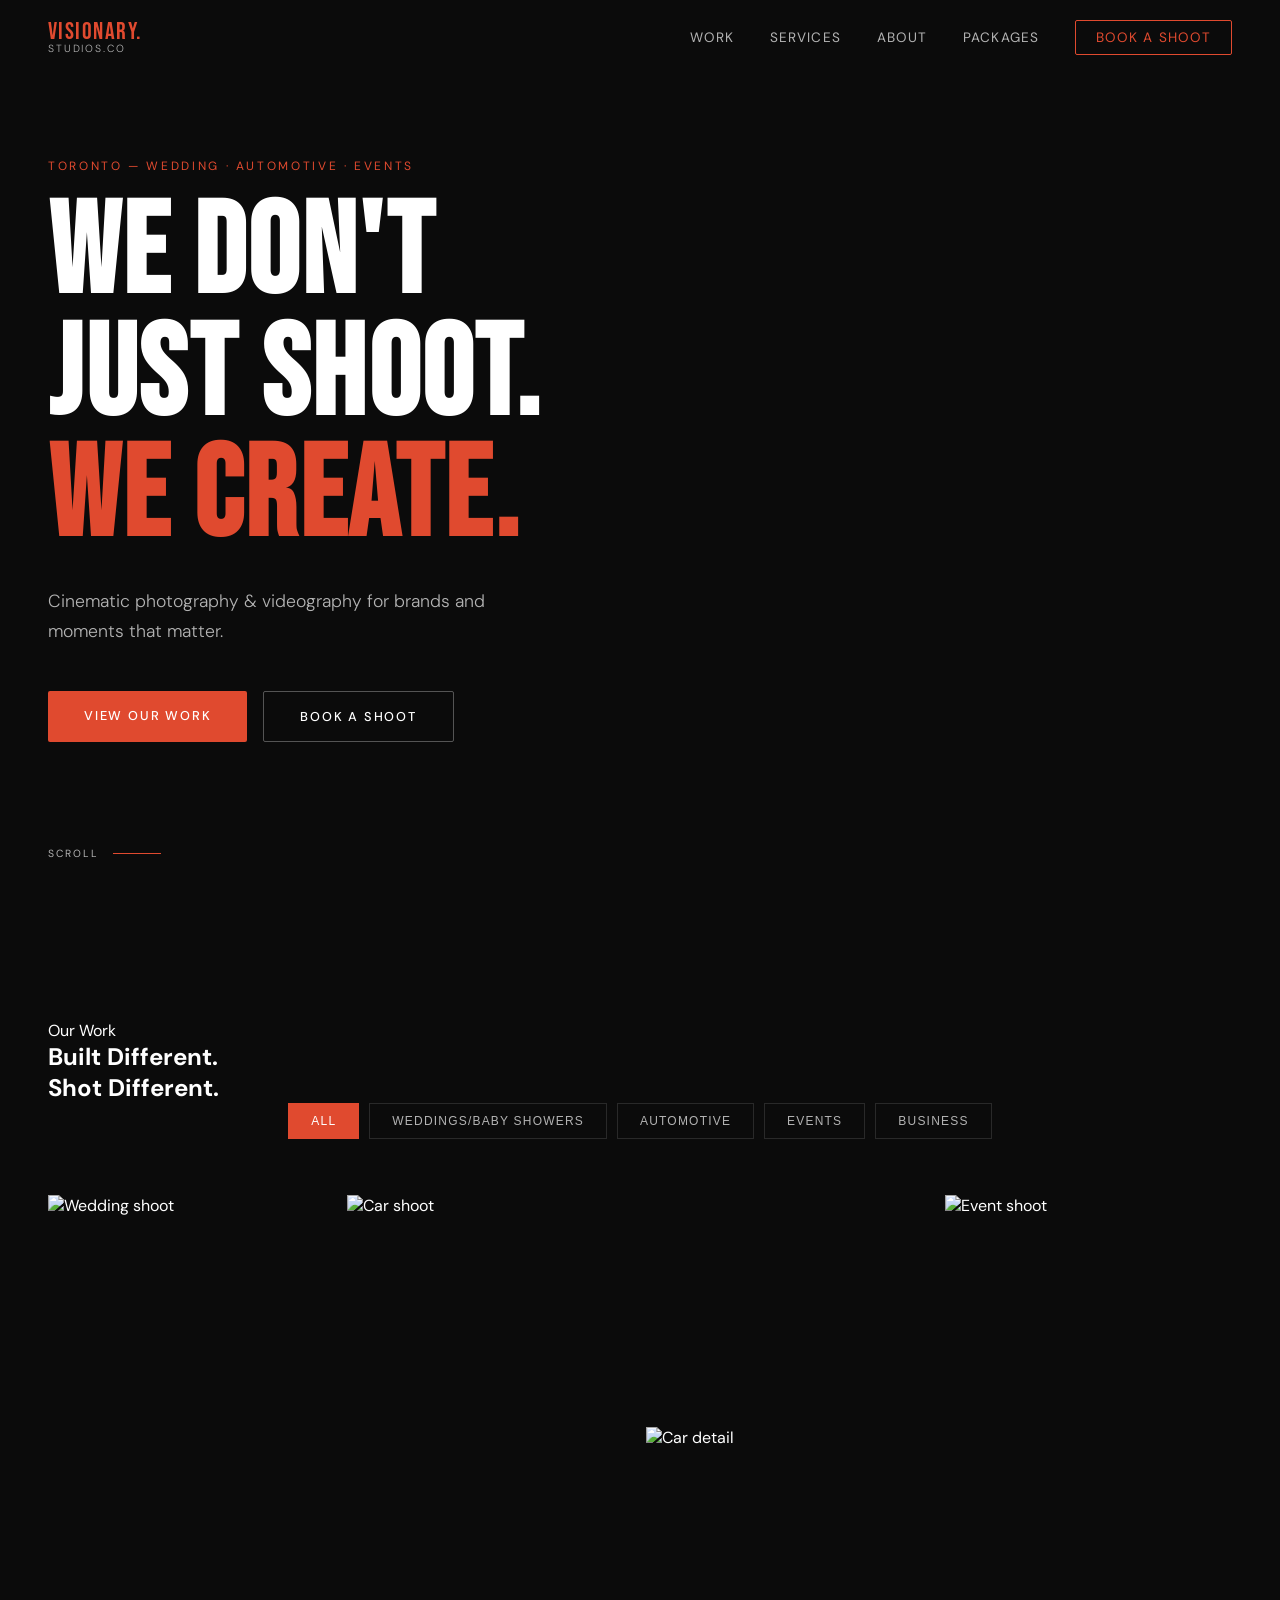
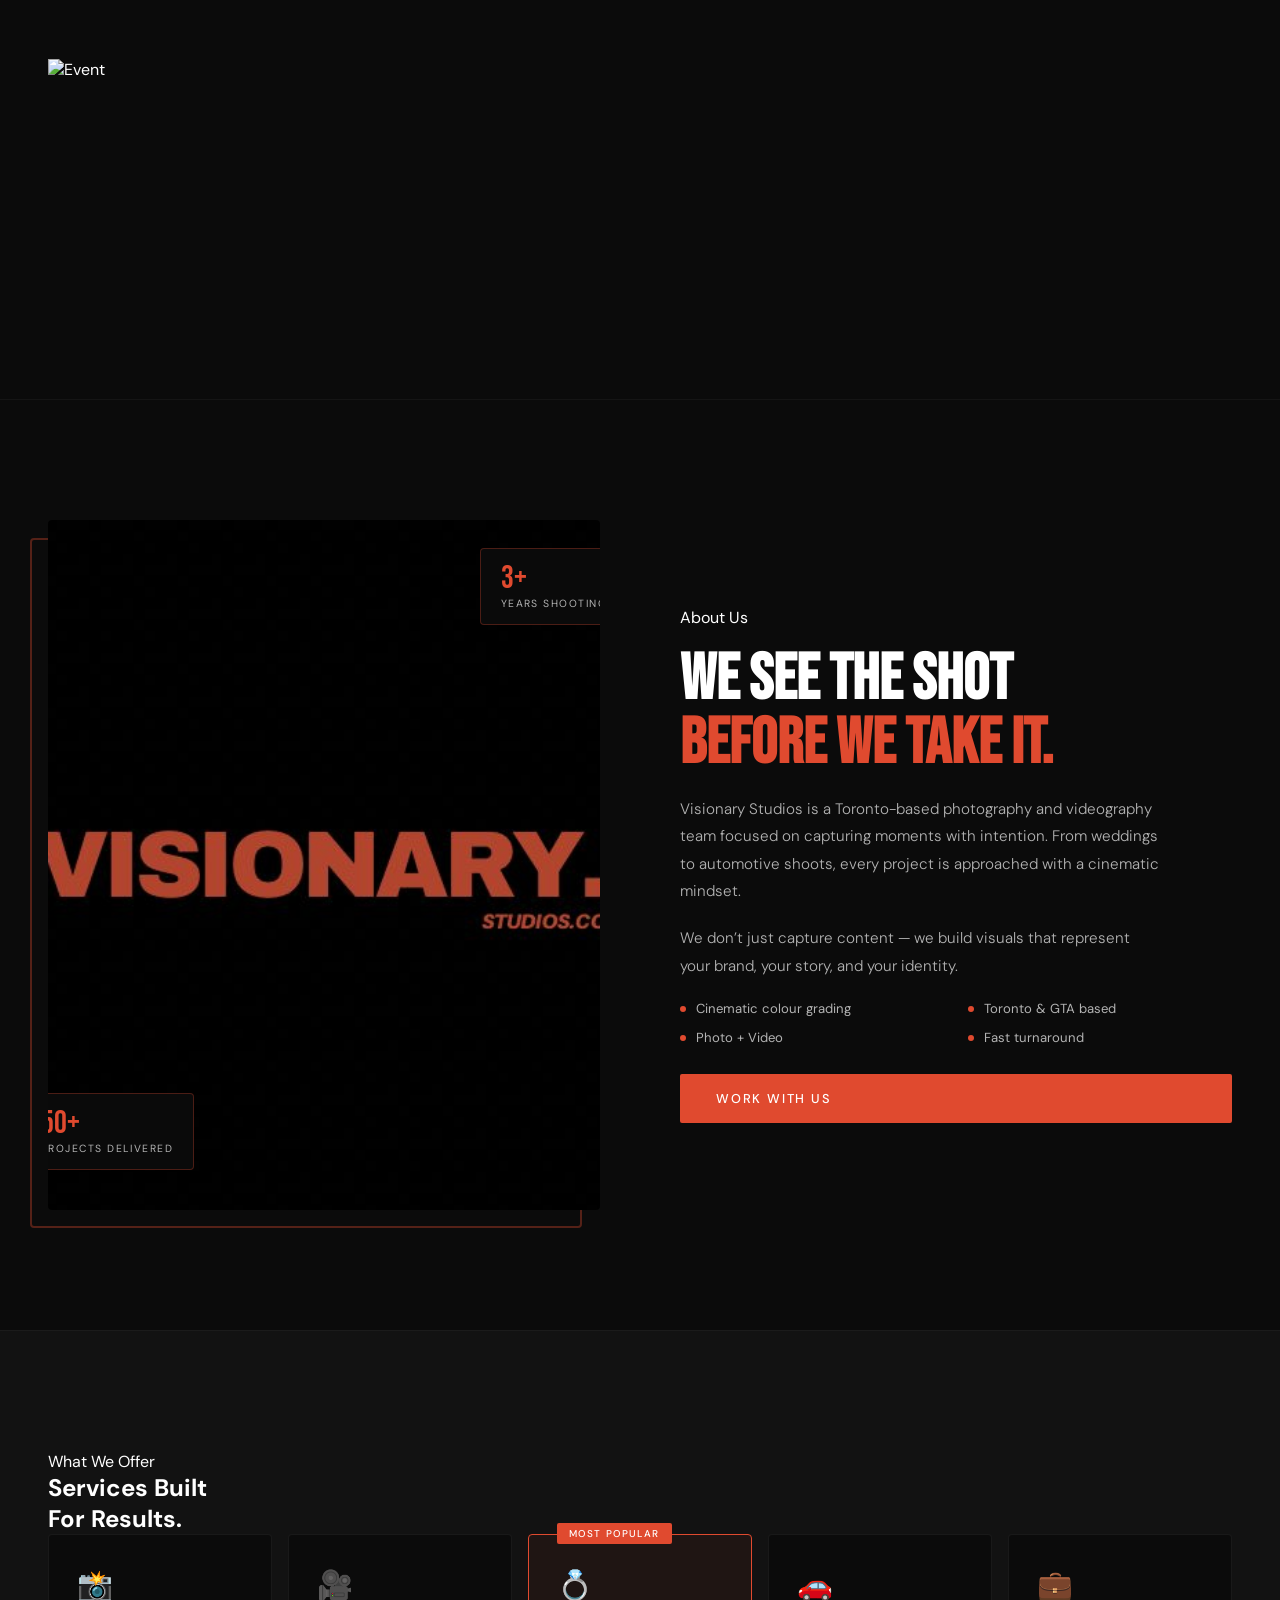
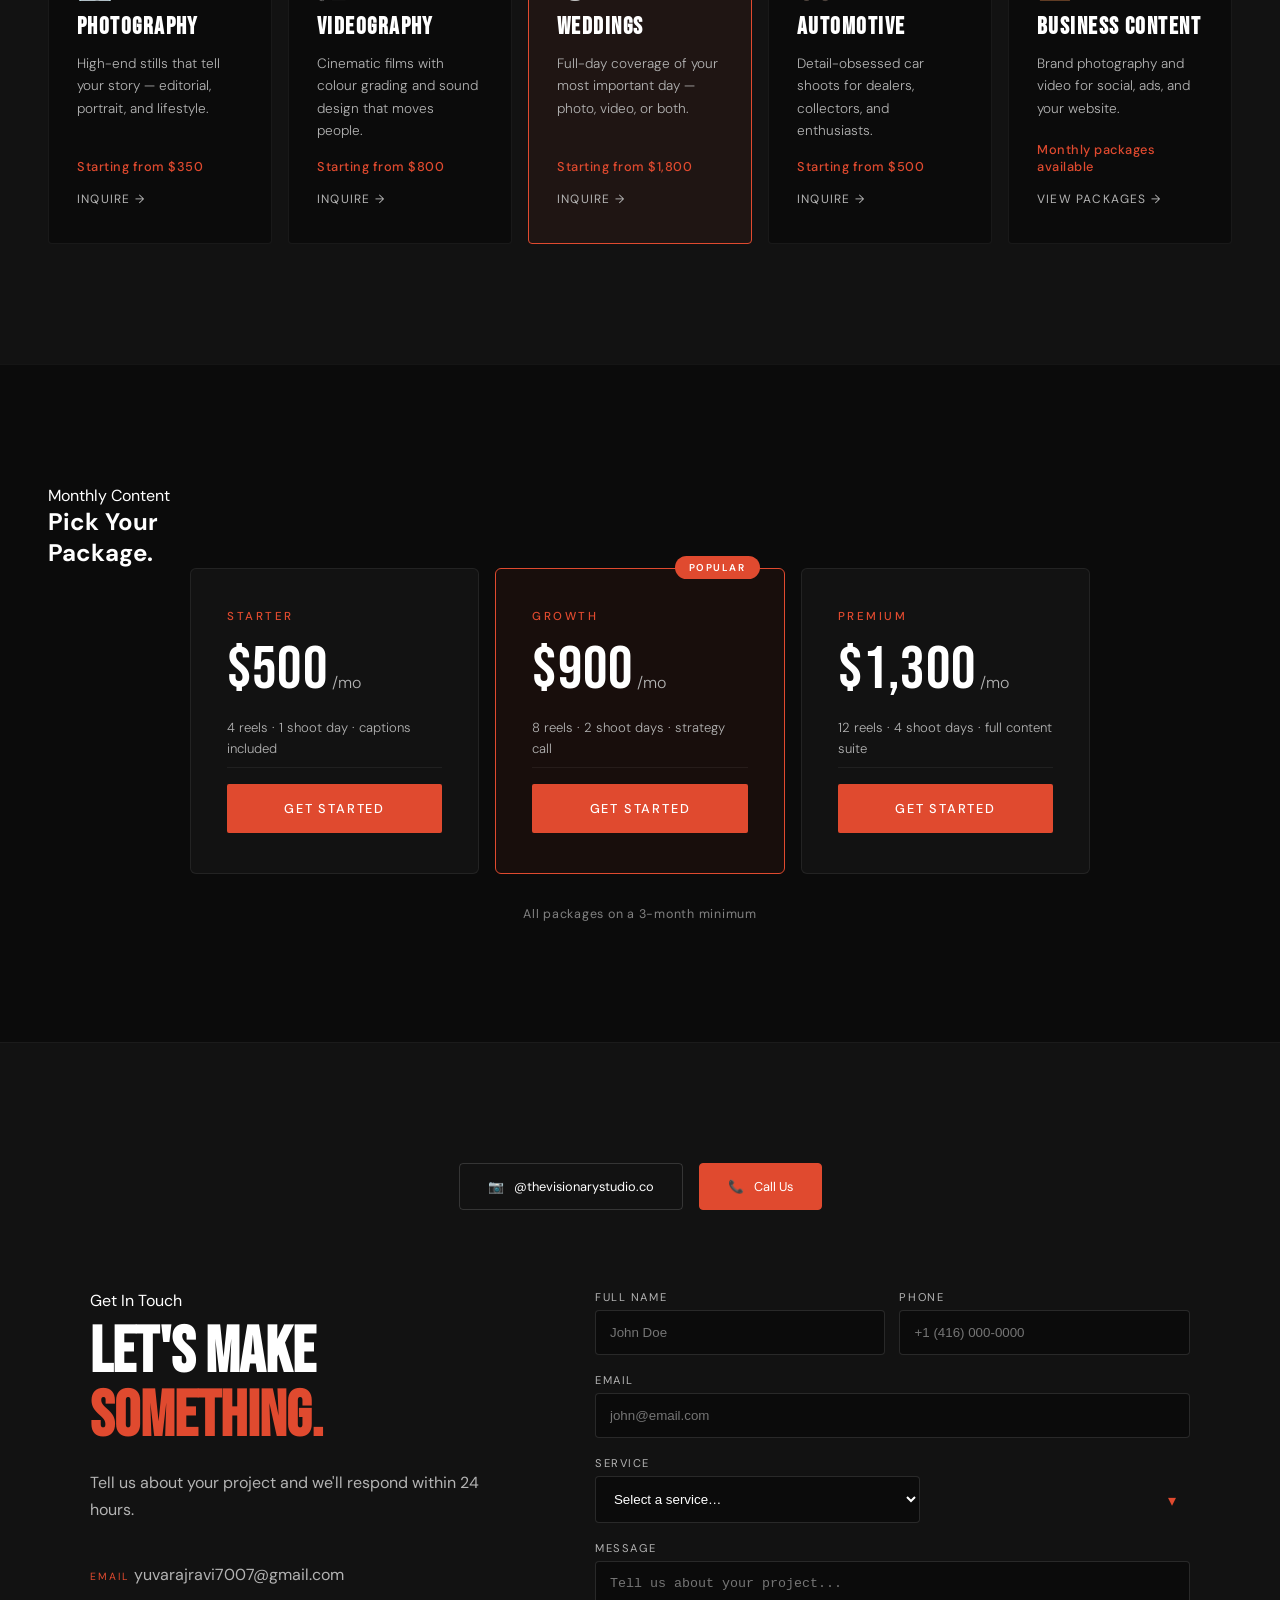
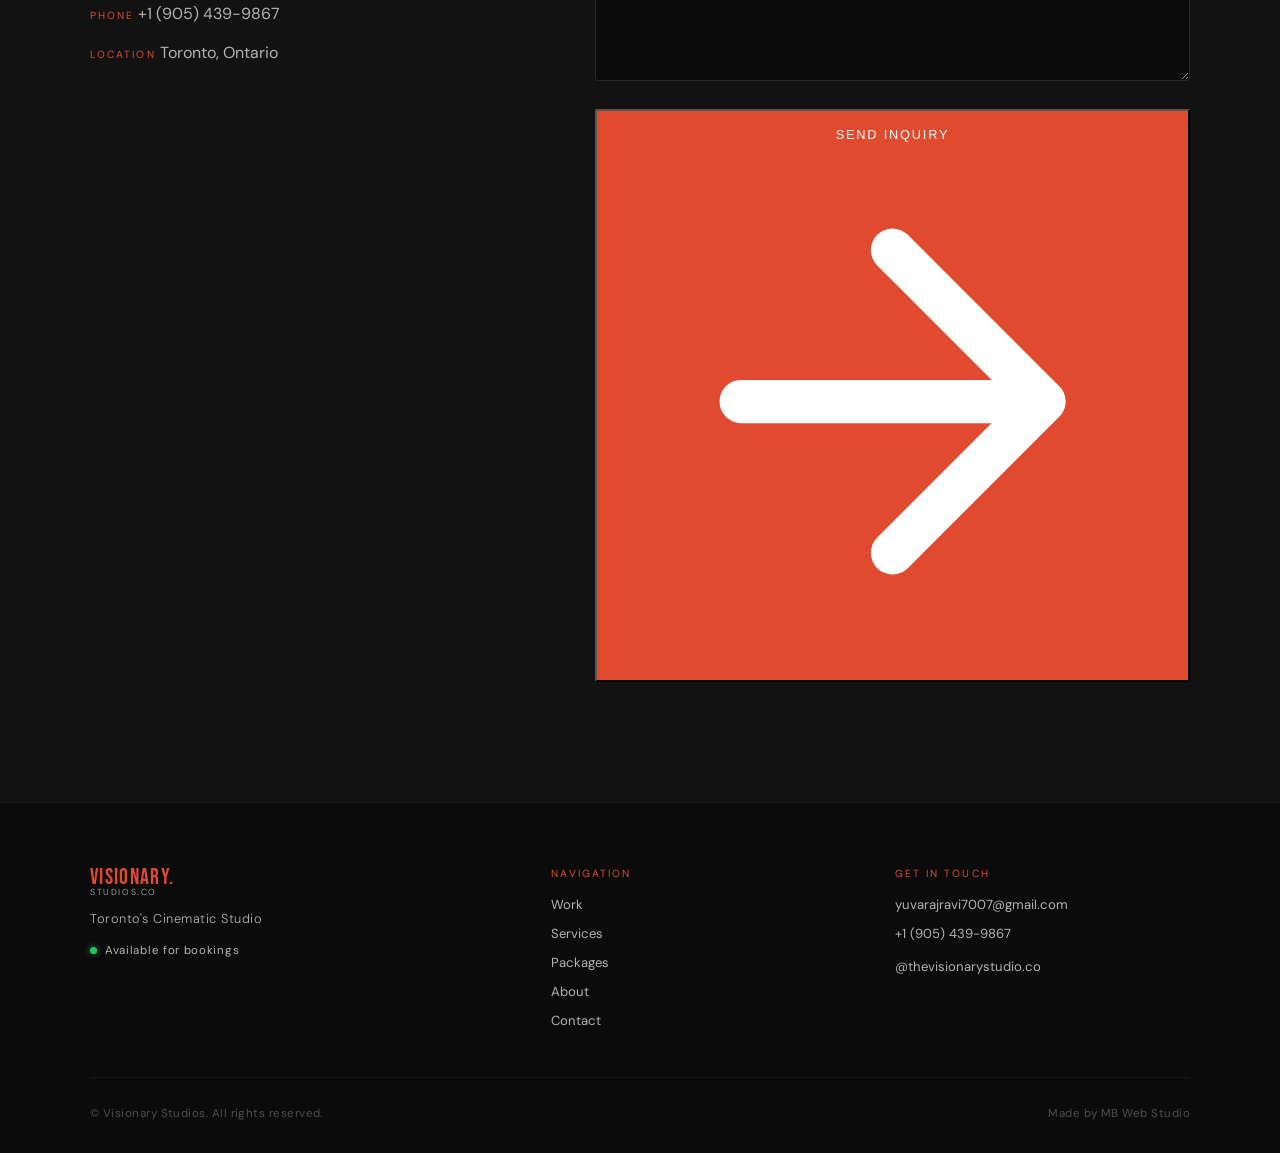
==== commit 9a837af8: "Update index.html" ====
--- a/index.html
+++ b/index.html
@@ -381,8 +381,8 @@
       </p>
       <div class="contact-detail">
         <span class="contact-detail-label">Email</span>
-        <a class="contact-detail-value" href="mailto:hello@visionarystudios.co">
-          hello@visionarystudios.co
+        <a class="contact-detail-value" href="mailto:yuvarajravi7007@gmail.com">
+          yuvarajravi7007@gmail.com
         </a>
       </div>
       <div class="contact-detail">
@@ -495,7 +495,7 @@
     <!-- Contact -->
     <div class="footer-contact-info">
       <p class="footer-nav-label">Get In Touch</p>
-      <a href="mailto:hello@visionarystudios.co">hello@visionarystudios.co</a>
+      <a href="mailto:yuvarajravi7007@gmail.com">yuvarajravi7007@gmail.com</a>
       <a href="tel:+19054399867">+1 (905) 439-9867</a>
 
       <a href="https://www.instagram.com/thevisionarystudio.co?utm_source=ig_web_button_share_sheet&igsh=ZDNlZDc0MzIxNw==" target="_blank" rel="noopener" class="footer-insta">
@@ -525,4 +525,4 @@
 
 <script src="script.js"></script>
 </body>
-</html>+</html>
